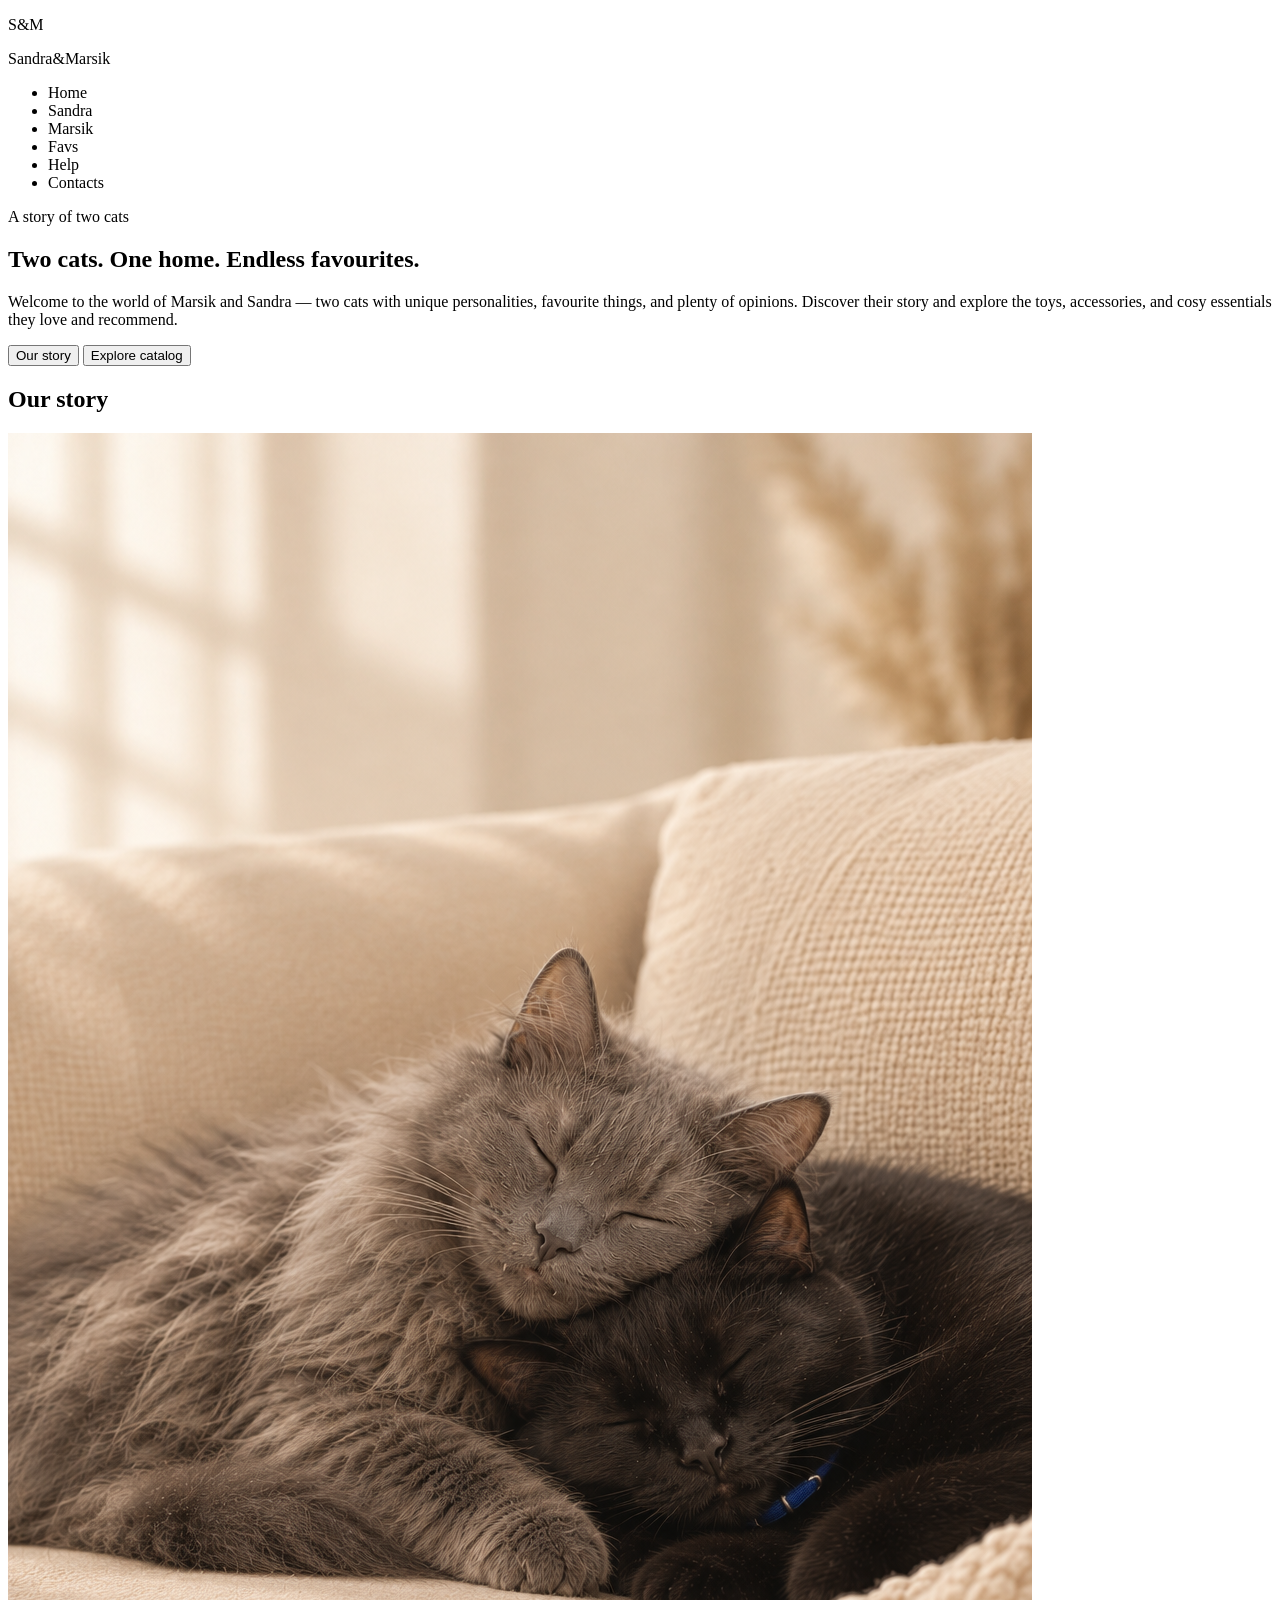
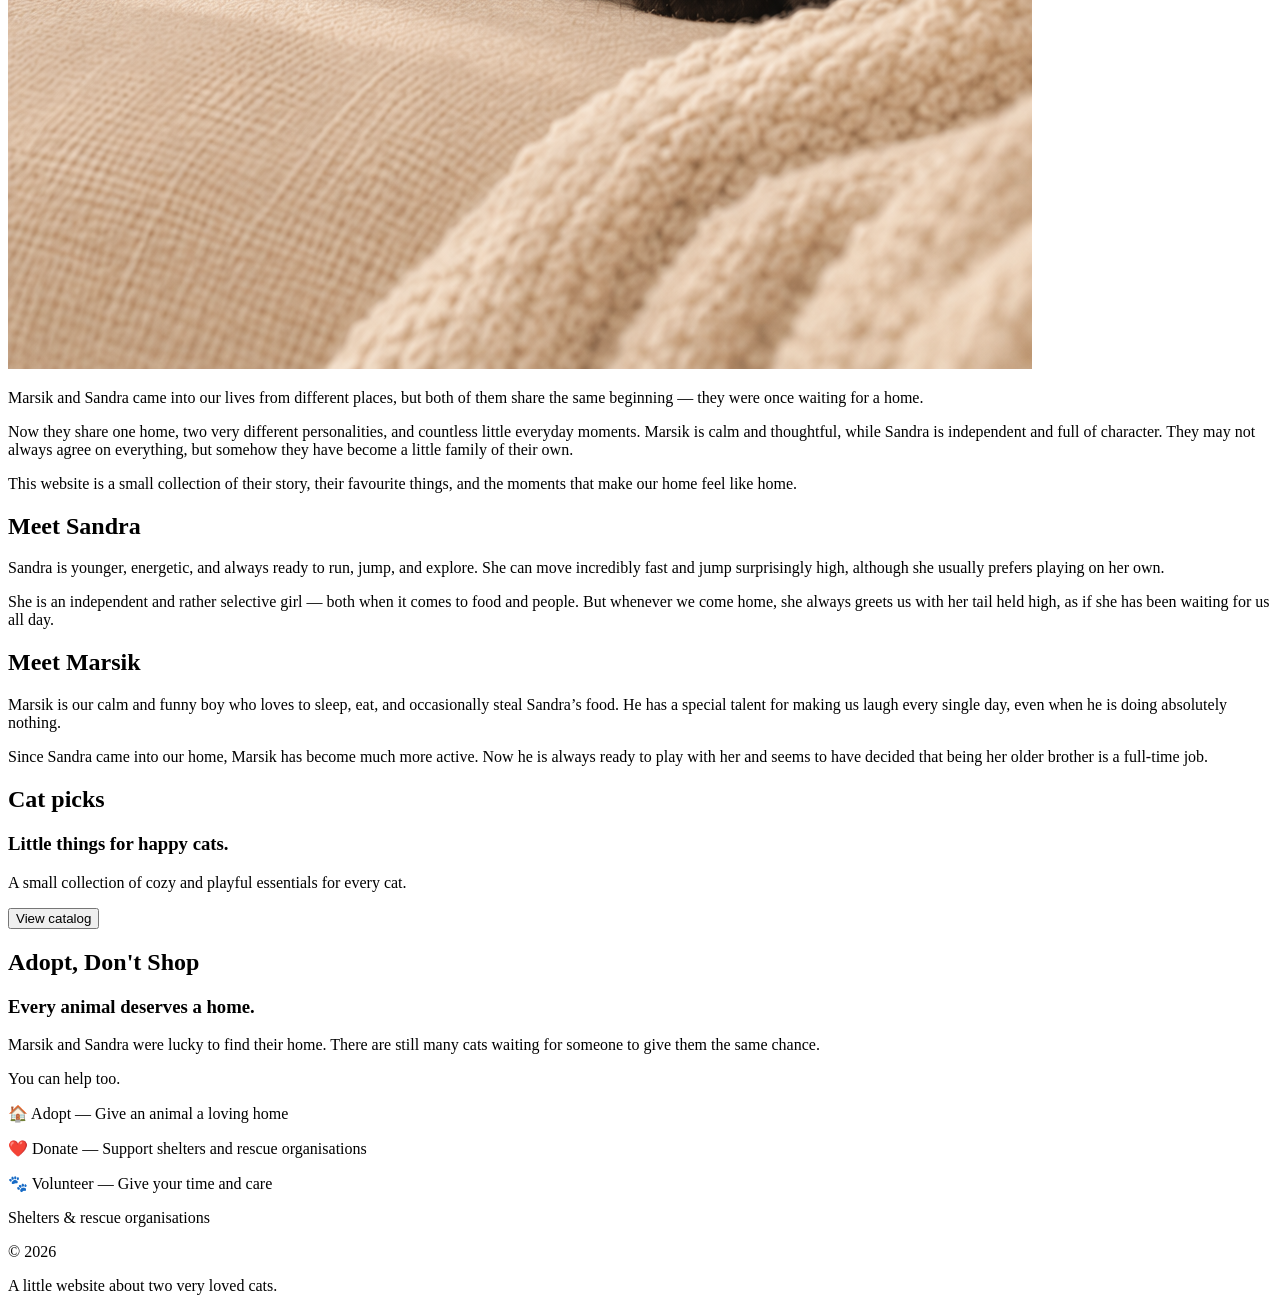
==== index.html @ 520461d3 "init: start Landing-page task" ====
<!DOCTYPE html>
<html lang="en">
<head>
    <meta charset="UTF-8">
    <meta name="viewport" content="width=device-width, initial-scale=1.0">
    <title>S&M</title>
</head>
<body>
    <header class="header">
        <div class="container">
            <div class="logo">
                <p>S&M</p>
                <p>Sandra&Marsik</p>
            </div>
            <nav class="nav">
                <ul class="nav__list">
                    <li>Home</li>
                    <li>Sandra</li>
                    <li>Marsik</li>
                    <li>Favs</li>
                    <li>Help</li>
                    <li>Contacts</li>
                </ul>
            </nav>
        </div>
    </header>
    <section class="hero">
        <div class="container">
            <div class="hero__content">
                <p>A story of two cats</p>
                <h1>Two cats. One home. Endless favourites.</h1>
                <p>Welcome to the world of Marsik and Sandra — two cats with unique personalities, favourite things, and plenty of opinions. Discover their story and explore the toys, accessories, and cosy essentials they love and recommend.</p>
                <div class="hero__buttons">
                    <button class="button" type="button">Our story</button>
                    <button class="button" type="button">Explore catalog</button>
                </div>
            </div>
        </div>
    </section>
    <section class="our-story">
        <div class="container">
            <div class="our-story__content">
                <h2>Our story</h2>
                <div class="our-story__img">
                    <img src="img/our-story/sleepy-cats.png" alt="sleepy-cats">
                </div>
                <div class="our-story__text">
                    <p>Marsik and Sandra came into our lives from different places, but both of them share the same beginning — they were once waiting for a home.</p>
                    <p>Now they share one home, two very different personalities, and countless little everyday moments. Marsik is calm and thoughtful, while Sandra is independent and full of character. They may not always agree on everything, but somehow they have become a little family of their own.</p>
                    <p>This website is a small collection of their story, their favourite things, and the moments that make our home feel like home.</p>
                </div>
            </div>
        </div>
    </section>
    <section class="sandra">
        <div class="container">
            <div class="sandra__content">
                <div class="sandra__img"></div>
                <div class="sandra__text">
                    <h2>Meet Sandra</h2>
                    <p>Sandra is younger, energetic, and always ready to run, jump, and explore. She can move incredibly fast and jump surprisingly high, although she usually prefers playing on her own.</p>
                    <p>She is an independent and rather selective girl — both when it comes to food and people. But whenever we come home, she always greets us with her tail held high, as if she has been waiting for us all day.</p>
                </div>
            </div>
        </div>
    </section>
     <section class="marsik">
        <div class="container">
            <div class="marsik__content">
                <div class="marsik__text">
                    <h2>Meet Marsik</h2>
                    <p>Marsik is our calm and funny boy who loves to sleep, eat, and occasionally steal Sandra’s food. He has a special talent for making us laugh every single day, even when he is doing absolutely nothing.</p>
                    <p>Since Sandra came into our home, Marsik has become much more active. Now he is always ready to play with her and seems to have decided that being her older brother is a full-time job.</p>
                </div>
                <div class="marsik__img"></div>
            </div>
        </div>
    </section>
    <section class="cat-picks">
        <div class="container">
            <div class="cat-picks__content">
                <div class="cat-picks__text">
                    <h2>Cat picks</h2>
                    <h3>Little things for happy cats.</h3>
                    <p>A small collection of cozy and playful essentials for every cat.</p>
                    <button class="button" type="button">View catalog</button>
                </div>
                <div class="cat-picks__img"></div>
            </div>
        </div>
    </section>
    <section class="adopt">
        <div class="container">
            <div class="adopt__content">
                <div class="adopt__img"></div>
                <div class="adopt__text">
                    <h2>Adopt, Don't Shop</h2>
                    <h3>Every animal deserves a home.</h3>
                    <p>Marsik and Sandra were lucky to find their home. There are still many cats waiting for someone to give them the same chance.</p>
                    <p>You can help too.</p>
                    <p>🏠 Adopt — Give an animal a loving home</p>
                    <p>❤️ Donate — Support shelters and rescue organisations</p>
                    <p>🐾 Volunteer — Give your time and care</p>
                    <p>Shelters & rescue organisations</p>
                </div>
            </div>
        </div>
    </section>
    <footer class="footer">
        <div class="container">
            <div class="footer__content">
                <p>© 2026</p>
                <p>A little website about two very loved cats.</p>
                <div class="footer__links"></div>
            </div>
        </div>
    </footer>
</body>
</html>
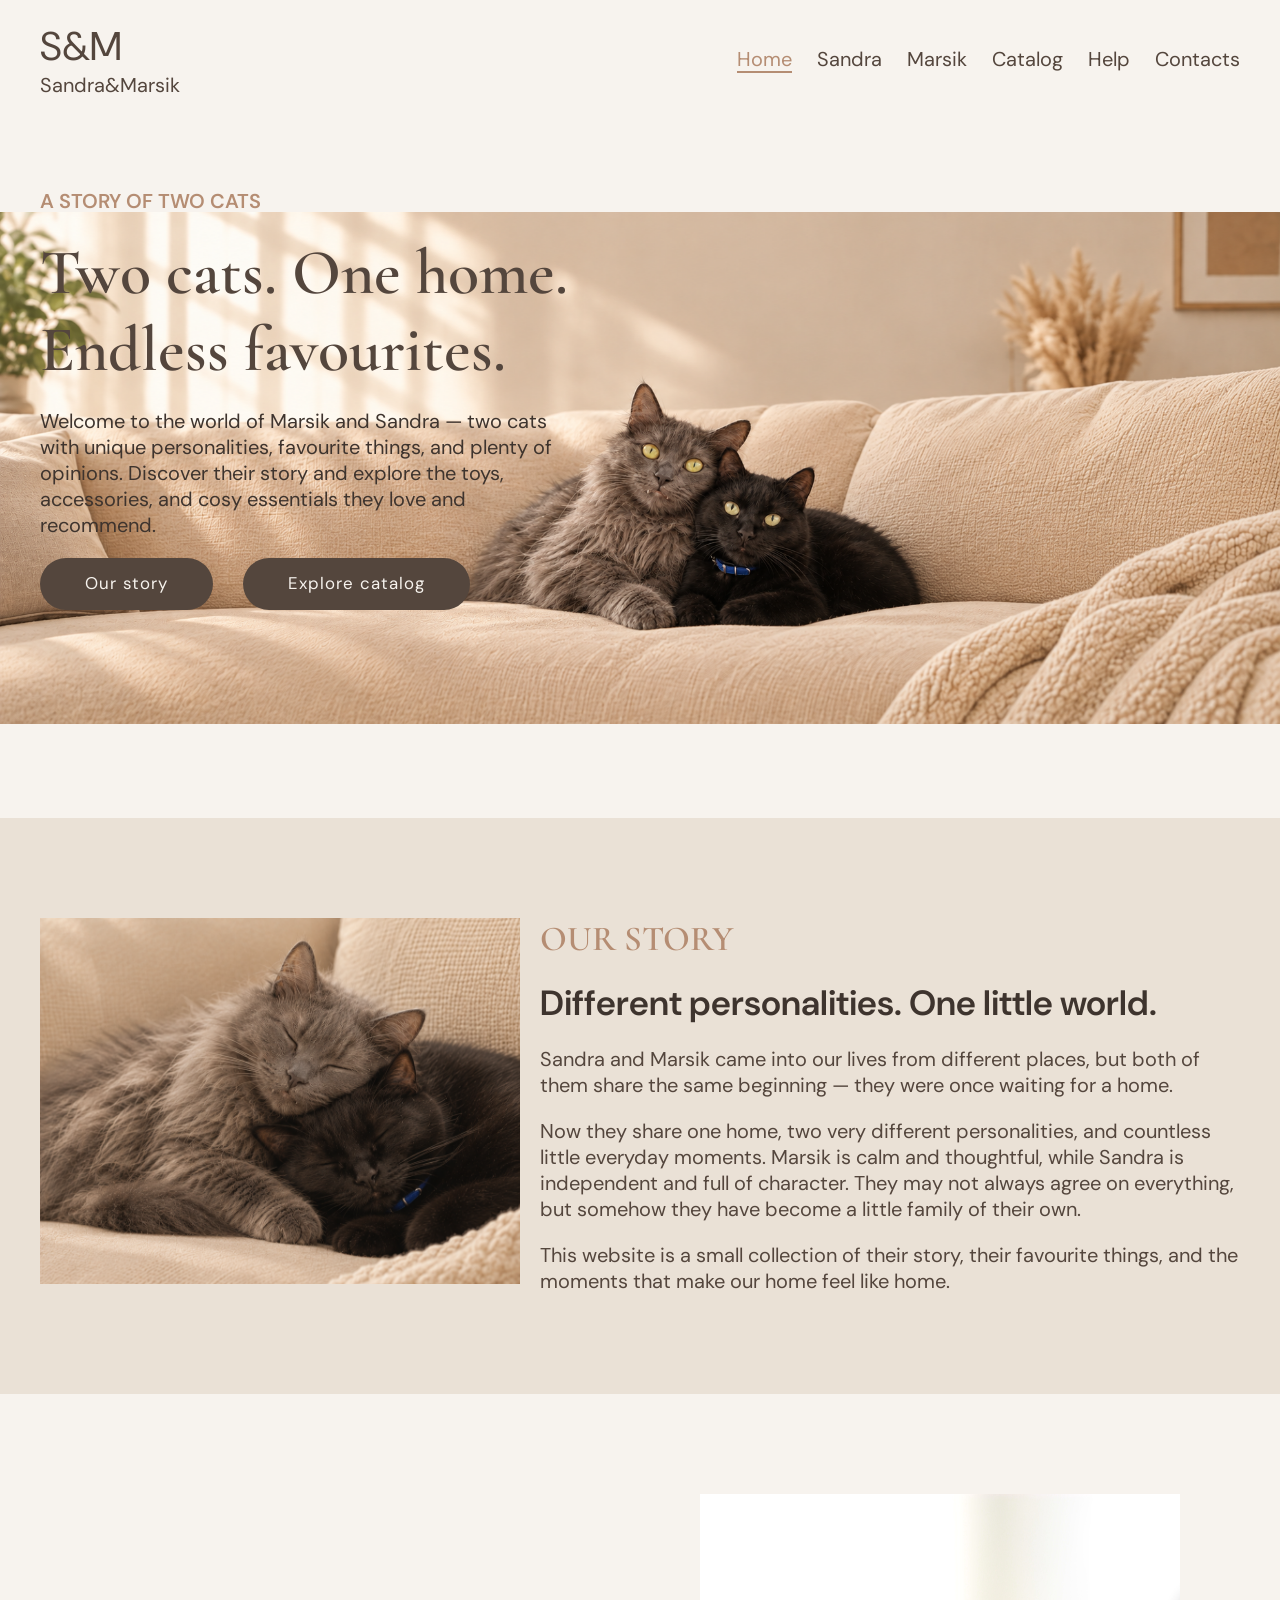
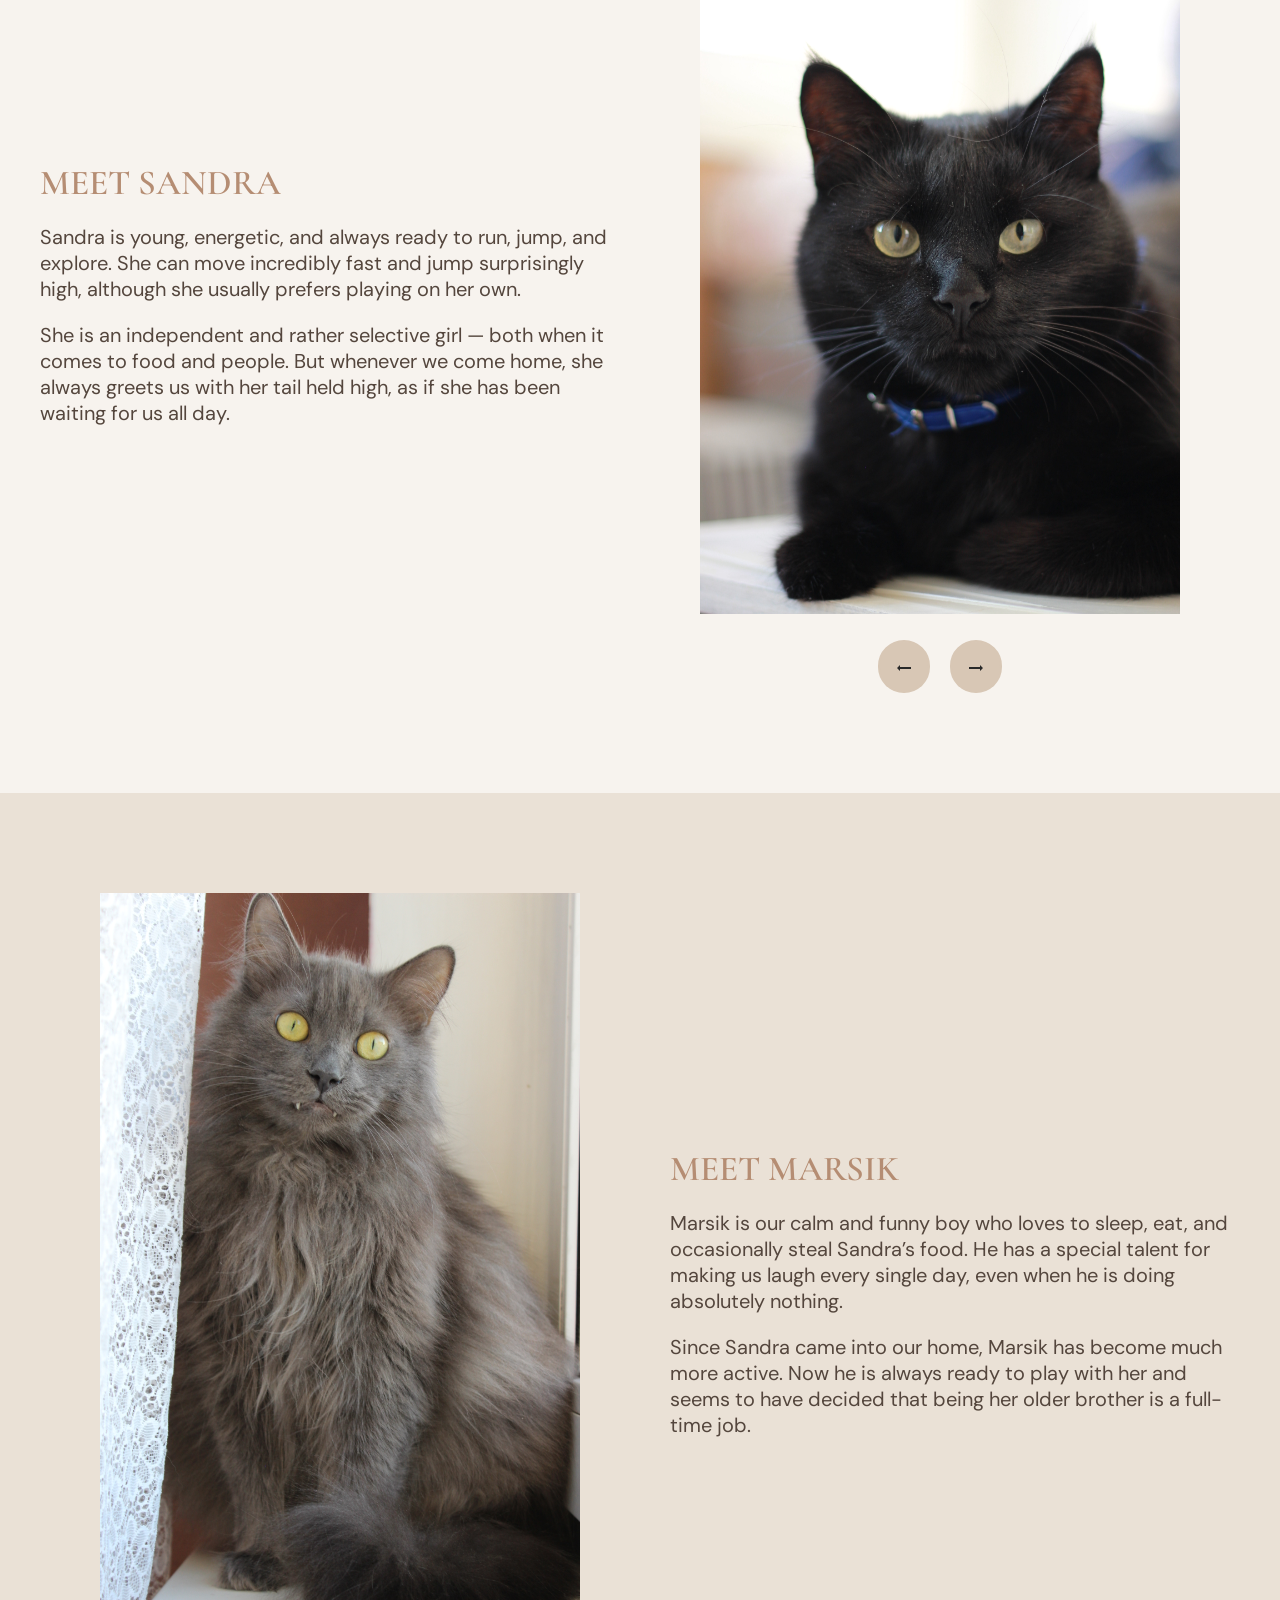
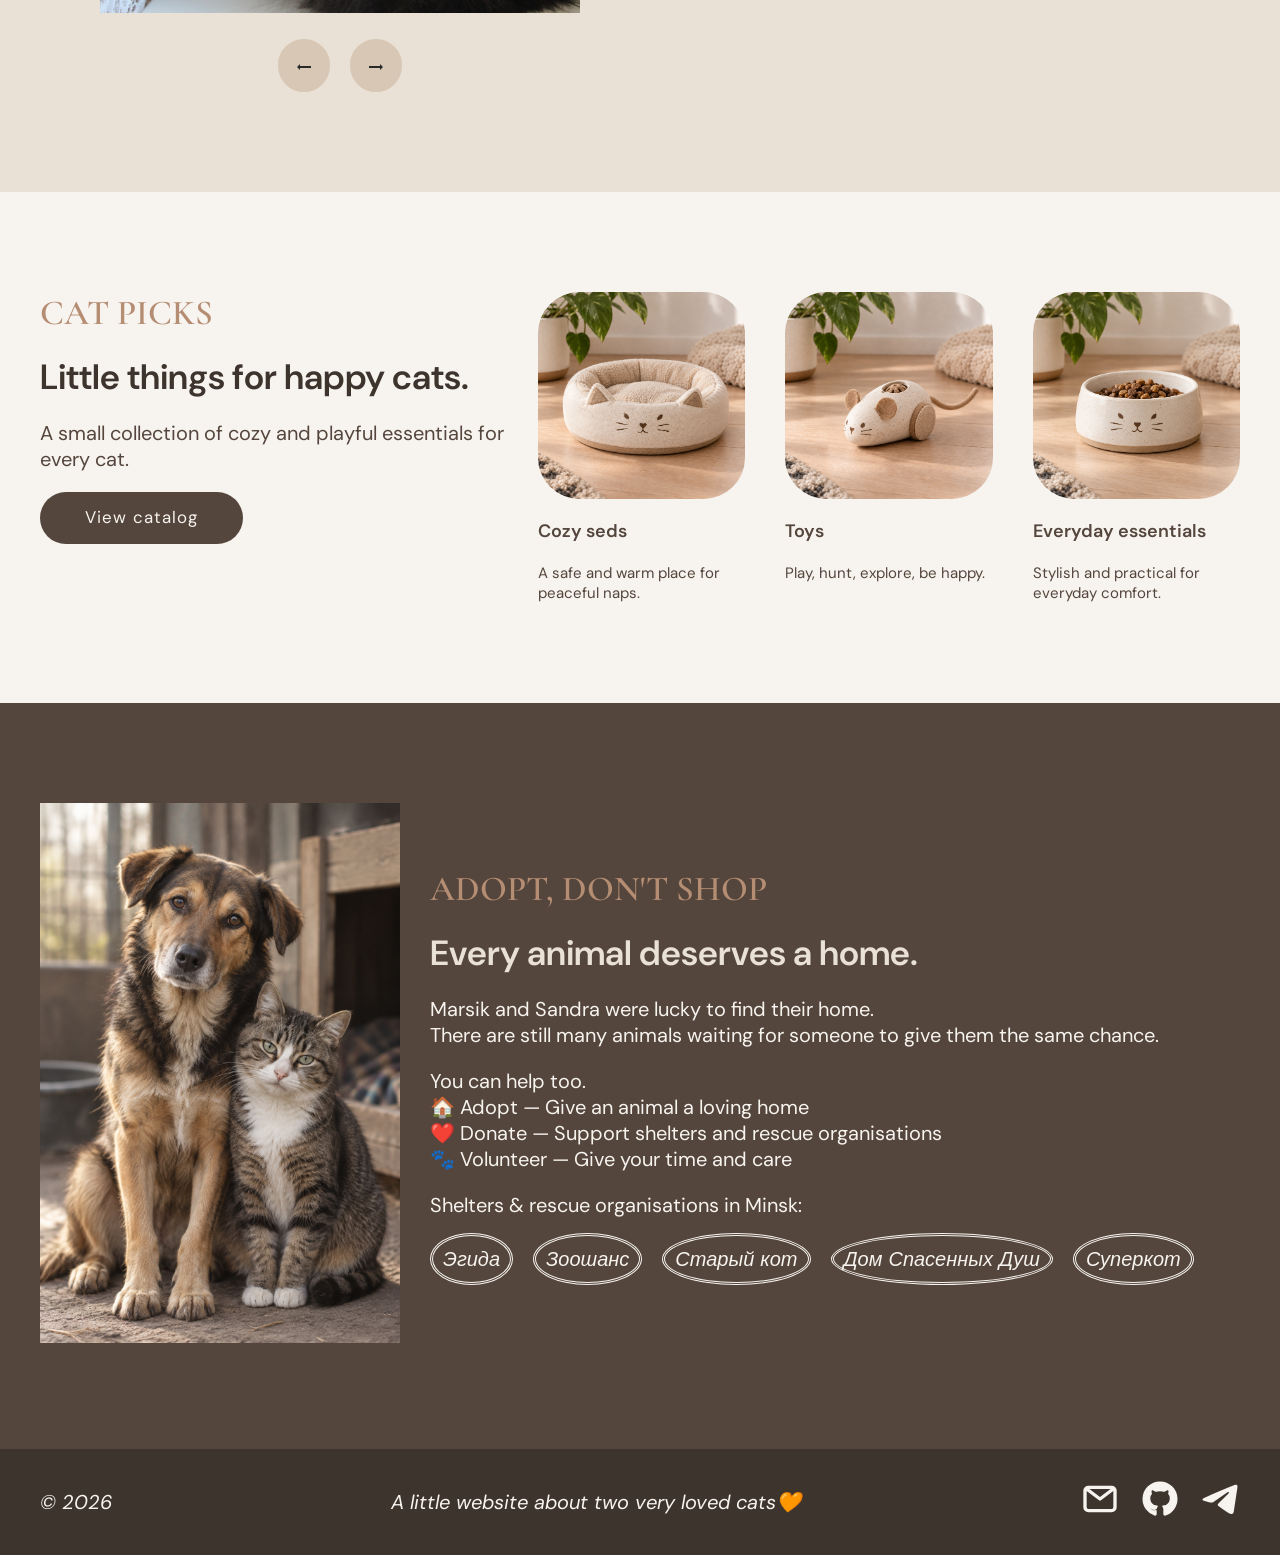
==== commit 62f0a8b5: "feat: add css styles" ====
--- a/index.html
+++ b/index.html
@@ -3,115 +3,208 @@
 <head>
     <meta charset="UTF-8">
     <meta name="viewport" content="width=device-width, initial-scale=1.0">
+    <link rel="icon" href="img/icons/favicon-32x32.png" type="image/png">
+    <link href="https://fonts.googleapis.com/css2?family=Cormorant+Garamond:wght@400;500;600;700&family=DM+Sans:wght@400;500;600;700&display=swap" rel="stylesheet">
+    <link rel="stylesheet" href="style.css">
     <title>S&M</title>
 </head>
 <body>
     <header class="header">
         <div class="container">
-            <div class="logo">
-                <p>S&M</p>
-                <p>Sandra&Marsik</p>
-            </div>
-            <nav class="nav">
-                <ul class="nav__list">
-                    <li>Home</li>
-                    <li>Sandra</li>
-                    <li>Marsik</li>
-                    <li>Favs</li>
-                    <li>Help</li>
-                    <li>Contacts</li>
-                </ul>
-            </nav>
+            <div class="header__content">
+                <div class="logo">
+                    <p class="logo__short">S&M</p>
+                    <p class="logo__long">Sandra&Marsik</p>
+                </div>
+                <nav class="nav">
+                    <ul class="nav__list">
+                        <li class="nav-link active-link"><a href="#">Home</a></li>
+                        <li class="nav-link"><a href="#sandra">Sandra</a></li>
+                        <li class="nav-link"><a href="#marsik">Marsik</a></li>
+                        <li class="nav-link"><a href="#picks">Catalog</a></li>
+                        <li class="nav-link"><a href="#adopt">Help</a></li>
+                        <li class="nav-link"><a href="#footer">Contacts</a></li>
+                    </ul>
+                </nav>
+            </div>
         </div>
     </header>
     <section class="hero">
         <div class="container">
             <div class="hero__content">
-                <p>A story of two cats</p>
-                <h1>Two cats. One home. Endless favourites.</h1>
-                <p>Welcome to the world of Marsik and Sandra — two cats with unique personalities, favourite things, and plenty of opinions. Discover their story and explore the toys, accessories, and cosy essentials they love and recommend.</p>
+                <div class="hero__text">
+                    <p class="hero__title">A story of two cats</p>
+                    <h1>Two cats. One home. Endless favourites.</h1>
+                    <p class="hero__main-text">Welcome to the world of Marsik and Sandra — two cats with unique personalities, favourite things, and plenty of opinions. Discover their story and explore the toys, accessories, and cosy essentials they love and recommend.</p>
+                </div>
                 <div class="hero__buttons">
-                    <button class="button" type="button">Our story</button>
-                    <button class="button" type="button">Explore catalog</button>
-                </div>
-            </div>
-        </div>
-    </section>
-    <section class="our-story">
+                    <a class="hero_link-button" href="#story">Our story</a>
+                    <a class="hero_link-button" href="#">Explore catalog</a>
+                </div>
+            </div>
+        </div>
+    </section>
+    <section class="our-story" id="story">
         <div class="container">
             <div class="our-story__content">
-                <h2>Our story</h2>
                 <div class="our-story__img">
                     <img src="img/our-story/sleepy-cats.png" alt="sleepy-cats">
                 </div>
                 <div class="our-story__text">
-                    <p>Marsik and Sandra came into our lives from different places, but both of them share the same beginning — they were once waiting for a home.</p>
+                    <h2>Our story</h2>
+                    <h3>Different personalities. One little world.</h3>
+                    <p>Sandra and Marsik came into our lives from different places, but both of them share the same beginning — they were once waiting for a home.</p>
                     <p>Now they share one home, two very different personalities, and countless little everyday moments. Marsik is calm and thoughtful, while Sandra is independent and full of character. They may not always agree on everything, but somehow they have become a little family of their own.</p>
                     <p>This website is a small collection of their story, their favourite things, and the moments that make our home feel like home.</p>
                 </div>
             </div>
         </div>
     </section>
-    <section class="sandra">
+    <section class="sandra" id="sandra">
         <div class="container">
             <div class="sandra__content">
-                <div class="sandra__img"></div>
                 <div class="sandra__text">
                     <h2>Meet Sandra</h2>
-                    <p>Sandra is younger, energetic, and always ready to run, jump, and explore. She can move incredibly fast and jump surprisingly high, although she usually prefers playing on her own.</p>
+                    <p>Sandra is young, energetic, and always ready to run, jump, and explore. She can move incredibly fast and jump surprisingly high, although she usually prefers playing on her own.</p>
                     <p>She is an independent and rather selective girl — both when it comes to food and people. But whenever we come home, she always greets us with her tail held high, as if she has been waiting for us all day.</p>
                 </div>
-            </div>
-        </div>
-    </section>
-     <section class="marsik">
+                <div class="sandra__slider">
+                    <div class="sandra__img">
+                        <img src="img/sandra/sandra-1.jpg" alt="black-cat">
+                    </div>
+                    <div class="slider__buttons">
+                        <button class="slider__button slider__button--prev" type="button">
+                            <svg width="14" height="6" viewBox="0 0 14 6" fill="none" xmlns="http://www.w3.org/2000/svg">
+                                <path d="M14 2V4H3V6L0 3L3 0V2H14Z" fill="#292929" />
+                            </svg>
+                        </button>
+                        <button class="slider__button slider__button--next" type="button">
+                            <svg width="14" height="6" viewBox="0 0 14 6" fill="none" xmlns="http://www.w3.org/2000/svg">
+                                <path d="M0 4V2L11 2V0L14 3L11 6V4L0 4Z" fill="#292929" />
+                            </svg>
+                        </button>
+                    </div>
+                </div>
+            </div>
+        </div>
+    </section>
+     <section class="marsik" id="marsik">
         <div class="container">
             <div class="marsik__content">
+                <div class="marsik__slider">
+                    <div class="marsik__img">
+                        <img src="img/marsik/marsik-1.JPG" alt="grey-cat">
+                    </div>
+                    <div class="slider__buttons">
+                        <button class="slider__button slider__button--prev" type="button">
+                            <svg width="14" height="6" viewBox="0 0 14 6" fill="none" xmlns="http://www.w3.org/2000/svg">
+                                <path d="M14 2V4H3V6L0 3L3 0V2H14Z" fill="#292929" />
+                            </svg>
+                        </button>
+                        <button class="slider__button slider__button--next" type="button">
+                            <svg width="14" height="6" viewBox="0 0 14 6" fill="none" xmlns="http://www.w3.org/2000/svg">
+                                <path d="M0 4V2L11 2V0L14 3L11 6V4L0 4Z" fill="#292929" />
+                            </svg>
+                        </button>
+                    </div>
+                </div>
                 <div class="marsik__text">
                     <h2>Meet Marsik</h2>
                     <p>Marsik is our calm and funny boy who loves to sleep, eat, and occasionally steal Sandra’s food. He has a special talent for making us laugh every single day, even when he is doing absolutely nothing.</p>
                     <p>Since Sandra came into our home, Marsik has become much more active. Now he is always ready to play with her and seems to have decided that being her older brother is a full-time job.</p>
                 </div>
-                <div class="marsik__img"></div>
-            </div>
-        </div>
-    </section>
-    <section class="cat-picks">
+            </div>
+        </div>
+    </section>
+    <section class="cat-picks" id="picks">
         <div class="container">
             <div class="cat-picks__content">
                 <div class="cat-picks__text">
                     <h2>Cat picks</h2>
                     <h3>Little things for happy cats.</h3>
                     <p>A small collection of cozy and playful essentials for every cat.</p>
-                    <button class="button" type="button">View catalog</button>
-                </div>
-                <div class="cat-picks__img"></div>
-            </div>
-        </div>
-    </section>
-    <section class="adopt">
+                    <a class="cat-picks_link-button" href="#">View catalog</a>
+                </div>
+                <div class="cat-picks__examples">
+                    <div class="cat-picks__card">
+                        <img src="img/cat-picks/soft-cat-bed.png" alt="cat-bed">
+                        <p class="cat-picks__title">Cozy seds</p>
+                        <p class="cat-picks__subtitle">A safe and warm place for peaceful naps.</p>
+                    </div>
+                    <div class="cat-picks__card">
+                        <img src="img/cat-picks/interactive-mouse.png" alt="cat-mouse">
+                        <p class="cat-picks__title">Toys</p>
+                        <p class="cat-picks__subtitle">Play, hunt, explore, be happy.</p>
+                    </div>
+                    <div class="cat-picks__card">
+                        <img src="img/cat-picks/ceramic-cat-bowl.png" alt="cat-bowl">
+                        <p class="cat-picks__title">Everyday essentials</p>
+                        <p class="cat-picks__subtitle">Stylish and practical for everyday comfort.</p>
+                    </div>
+                </div>
+            </div>
+        </div>
+    </section>
+    <section class="adopt" id="adopt">
         <div class="container">
             <div class="adopt__content">
-                <div class="adopt__img"></div>
+                <div class="adopt__img">
+                    <img src="img/adopt/sad-animals.png" alt="sad-animals">
+                </div>
                 <div class="adopt__text">
                     <h2>Adopt, Don't Shop</h2>
                     <h3>Every animal deserves a home.</h3>
-                    <p>Marsik and Sandra were lucky to find their home. There are still many cats waiting for someone to give them the same chance.</p>
-                    <p>You can help too.</p>
-                    <p>🏠 Adopt — Give an animal a loving home</p>
-                    <p>❤️ Donate — Support shelters and rescue organisations</p>
-                    <p>🐾 Volunteer — Give your time and care</p>
-                    <p>Shelters & rescue organisations</p>
-                </div>
-            </div>
-        </div>
-    </section>
-    <footer class="footer">
+                    <p>Marsik and Sandra were lucky to find their home. <br>There are still many animals waiting for someone to give them the same chance.</p>
+                    <div class="adopt__help">
+                        <p>You can help too.</p>
+                        <p>🏠 Adopt — Give an animal a loving home</p>
+                        <p>❤️ Donate — Support shelters and rescue organisations</p>
+                        <p>🐾 Volunteer — Give your time and care</p>
+                    </div>
+                    <div class="adopt__shelter">
+                        <p>Shelters & rescue organisations in Minsk:</p>
+                        <div class="adopt__shelter-list">
+                            <a href="https://egida.by/">Эгида</a>
+                            <a href="https://zooshans.by/">Зоошанс</a>
+                            <a href="https://oldcat.by/">Старый кот</a>
+                            <a href="https://soulhome.by/">Дом Спасенных Душ</a>
+                            <a href="https://superkot.by/">Суперкот</a>
+                        </div>
+                    </div>
+                </div>
+            </div>
+        </div>
+    </section>
+    <footer class="footer" id="footer">
         <div class="container">
             <div class="footer__content">
                 <p>© 2026</p>
-                <p>A little website about two very loved cats.</p>
-                <div class="footer__links"></div>
+                <p>A little website about two very loved cats🧡</p>
+                <div class="footer__links">
+                    <a href="mailto:boriisovvna@gmail.com">
+                        <?xml version="1.0" encoding="utf-8"?>
+                        <svg fill="#f7f3ee" width="40px" height="40px" viewBox="0 0 24 24" xmlns="http://www.w3.org/2000/svg">
+                            <g data-name="Layer 2">
+                                <g data-name="email"> 
+                                    <rect width="24" height="24" opacity="0"/>
+                                    <path d="M19 4H5a3 3 0 0 0-3 3v10a3 3 0 0 0 3 3h14a3 3 0 0 0 3-3V7a3 3 0 0 0-3-3zm-.67 2L12 10.75 5.67 6zM19 18H5a1 1 0 0 1-1-1V7.25l7.4 5.55a1 1 0 0 0 .6.2 1 1 0 0 0 .6-.2L20 7.25V17a1 1 0 0 1-1 1z"/>
+                                </g>
+                            </g>
+                        </svg>
+                    </a>
+                    <a href="https://github.com/boriisovvna">
+                        <?xml version="1.0" encoding="utf-8"?>
+                        <svg width="40px" height="40px" viewBox="0 0 24 24" fill="#f7f3ee" xmlns="http://www.w3.org/2000/svg">
+                            <path fill-rule="evenodd" clip-rule="evenodd" d="M12 2C6.475 2 2 6.475 2 12C2 16.425 4.8625 20.1625 8.8375 21.4875C9.3375 21.575 9.525 21.275 9.525 21.0125C9.525 20.775 9.5125 19.9875 9.5125 19.15C7 19.6125 6.35 18.5375 6.15 17.975C6.0375 17.6875 5.55 16.8 5.125 16.5625C4.775 16.375 4.275 15.9125 5.1125 15.9C5.9 15.8875 6.4625 16.625 6.65 16.925C7.55 18.4375 8.9875 18.0125 9.5625 17.75C9.65 17.1 9.9125 16.6625 10.2 16.4125C7.975 16.1625 5.65 15.3 5.65 11.475C5.65 10.3875 6.0375 9.4875 6.675 8.7875C6.575 8.5375 6.225 7.5125 6.775 6.1375C6.775 6.1375 7.6125 5.875 9.525 7.1625C10.325 6.9375 11.175 6.825 12.025 6.825C12.875 6.825 13.725 6.9375 14.525 7.1625C16.4375 5.8625 17.275 6.1375 17.275 6.1375C17.825 7.5125 17.475 8.5375 17.375 8.7875C18.0125 9.4875 18.4 10.375 18.4 11.475C18.4 15.3125 16.0625 16.1625 13.8375 16.4125C14.2 16.725 14.5125 17.325 14.5125 18.2625C14.5125 19.6 14.5 20.675 14.5 21.0125C14.5 21.275 14.6875 21.5875 15.1875 21.4875C17.1727 20.8173 18.8977 19.5415 20.1198 17.8395C21.3419 16.1376 21.9995 14.0953 22 12C22 6.475 17.525 2 12 2Z" stroke="#f7f3ee" stroke-linejoin="round"/>
+                        </svg>
+                    </a>
+                    <a href="https://t.me/boriisovvna">
+                        <?xml version="1.0" encoding="utf-8"?>
+                        <svg width="40px" height="40px" viewBox="0 0 48 48" fill="#f7f3ee" xmlns="http://www.w3.org/2000/svg">
+                            <path d="M41.4193 7.30899C41.4193 7.30899 45.3046 5.79399 44.9808 9.47328C44.8729 10.9883 43.9016 16.2908 43.1461 22.0262L40.5559 39.0159C40.5559 39.0159 40.3401 41.5048 38.3974 41.9377C36.4547 42.3705 33.5408 40.4227 33.0011 39.9898C32.5694 39.6652 24.9068 34.7955 22.2086 32.4148C21.4531 31.7655 20.5897 30.4669 22.3165 28.9519L33.6487 18.1305C34.9438 16.8319 36.2389 13.8019 30.8426 17.4812L15.7331 27.7616C15.7331 27.7616 14.0063 28.8437 10.7686 27.8698L3.75342 25.7055C3.75342 25.7055 1.16321 24.0823 5.58815 22.459C16.3807 17.3729 29.6555 12.1786 41.4193 7.30899Z" fill="#f7f3ee"/>
+                        </svg>
+                    </a>
+                </div>
             </div>
         </div>
     </footer>
--- a/style.css
+++ b/style.css
@@ -0,0 +1,353 @@
+:root {
+  --color-cream: #f7f3ee;
+  --color-beige: #eae1d6;
+  --color-sand: #d8c7b5;
+  --color-brown: #54463d;
+  --color-terracotta: #b58d73;
+  --color-dark: #3e342e;
+  --color-text: #54463d;
+
+  --font-heading: "Cormorant Garamond", serif;
+  --font-main: "DM Sans", sans-serif;
+}
+*,
+*::before,
+*::after {
+    box-sizing: border-box;
+}
+body {
+    margin: 0;
+    font-family: var(--font-main);
+}
+html {
+    scroll-behavior: smooth;
+}
+h1,
+h2,
+h3,
+p,
+a {
+    margin: 0;
+}
+h1,
+h2 {
+    font-family: var(--font-heading);
+}
+html {
+    font-size: 10px;
+}
+h1 {
+    font-size: clamp(3.6rem, 5vw, 6.4rem);
+    font-weight: 600;
+    color: var(--color-text);
+}
+h2 {
+    font-size: clamp(2.4rem, 3vw, 3.5rem);
+    font-weight: 600;
+    color: var(--color-terracotta);
+    text-transform: uppercase;
+}
+h3 {
+    font-size: clamp(3rem, 3vw, 3.5rem);
+    font-weight: 600;
+    color: var(--color-dark);
+}
+p {
+    color: var(--color-text);
+}
+body {
+    font-size: 2rem;
+    font-weight: 400;
+}
+.container {
+    width: min(1200px, calc(100% - 3.2rem));
+    margin: 0 auto;
+}
+header {
+    background-color: var(--color-cream);
+}
+.header__content {
+    display: flex;
+    justify-content: space-between;
+    align-items: center;
+    padding: 2rem 0;
+}
+.logo {
+    display: flex;
+    flex-direction: column;
+}
+.logo p {
+    color: var(--color-text);
+}
+.logo__short {
+    font-size: 4rem;
+}
+.logo__long {
+    font-size: 2rem;
+}
+.nav__list {
+    display: flex;
+    list-style: none;
+    gap: 2.5rem;
+}
+.nav-link a {
+    text-decoration: none;
+    color: var(--color-text);
+    transition: 0.3 ease;
+}
+.nav-link a:hover {
+    color: var(--color-terracotta);
+}
+.active-link a {
+    color: var(--color-terracotta);
+    text-decoration: underline;
+    text-underline-offset: 5px;
+}
+.active-link a:hover {
+    cursor: default;
+}
+.hero {
+    min-height: 70rem;
+    background-color: var(--color-cream);
+    background-image: url(img/hero/hero-background.png);
+    background-repeat: no-repeat;
+    background-size: 100% auto;
+    background-position: center center;
+    display: flex;
+}
+.hero__content {
+    flex-direction: column;
+    padding: 5rem 0;
+}
+.hero__text {
+    width: 45%;
+    display: flex;
+    flex-direction: column;
+    gap: 2rem;
+    padding: 2rem 0;
+}
+.hero__title {
+    color: var(--color-terracotta);
+    text-transform: uppercase;
+    font-weight: 600;
+}
+.hero__main-text {
+    color: var(--color-dark);
+}
+.hero__buttons {
+    display: flex;
+    gap: 3rem;
+}
+.hero_link-button,
+.cat-picks_link-button {
+    text-decoration: none;
+    background-color: var(--color-brown);
+    border-radius: 10rem;
+    padding: 1.5rem 4.5rem;
+    border: none;
+    font-family: var(--font-family);
+    font-weight: 400;
+    font-size: 1.69rem;
+    line-height: 130%;
+    letter-spacing: 0.06em;
+    color: var(--color-cream); 
+    transition: ease 0.3s;
+}
+.hero_link-button:hover,
+.cat-picks_link-button:hover {
+    background-color: var(--color-sand);
+    color: var(--color-brown);
+}
+.our-story {
+    background-color: var(--color-beige);
+}
+.our-story__content {
+    display: flex;
+    gap: 2rem;
+    padding: 10rem 0;
+}
+.our-story__img {
+    display: flex;
+    flex-direction: column;
+    max-width: 40%;
+}
+.our-story__text {
+    display: flex;
+    flex-direction: column;
+    justify-content: center;
+    gap: 2rem;
+}
+.our-story__text p {
+    color: var(--color-text);
+}
+.sandra {
+    background-color: var(--color-cream);
+}
+.sandra__content {
+    display: flex;
+    padding: 10rem 0;
+    gap: 3rem;
+}
+.sandra__text {
+    display: flex;
+    flex-direction: column;
+    justify-content: center;
+    gap: 2rem;
+}
+.sandra__slider {
+    max-width: 50%;
+    display: flex;
+    flex-direction: column;
+    align-items: center;
+    gap: 2rem;
+}
+.sandra__img {
+    max-width: 80%;
+}
+.sandra__img img {
+    width: 100%;
+}
+.slider__buttons {
+    display: flex;
+    gap: 2rem;
+}
+.slider__button {
+    align-self: center;
+    border-radius: 10rem;
+    border: 2px solid var(--color-sand);
+    background-color: var(--color-sand);
+    padding: 1.7rem 1.7rem;
+    transition: ease 0.3s;
+}
+.slider__button:hover {
+    cursor: pointer;
+    background-color: var(--color-terracotta);
+    border-color: transparent;
+}
+.marsik {
+    background-color: var(--color-beige);
+}
+.marsik__content {
+    display: flex;
+    padding: 10rem 0;
+    gap: 3rem;
+}
+.marsik__text {
+    display: flex;
+    flex-direction: column;
+    justify-content: center;
+    gap: 2rem;
+}
+.marsik__slider {
+    max-width: 50%;
+    display: flex;
+    flex-direction: column;
+    align-items: center;
+    gap: 2rem;
+}
+.marsik__img {
+    max-width: 80%;
+}
+.marsik__img img {
+    width: 100%;
+}
+.cat-picks {
+    background-color: var(--color-cream);
+}
+.cat-picks__content {
+    padding: 10rem 0;
+    display: flex;
+    justify-content: space-between;
+    gap: 3rem;
+}
+.cat-picks__text {
+    width: 40%;
+    display: flex;
+    flex-direction: column;
+    gap: 2rem;
+    align-items: flex-start;
+}
+.cat-picks__examples {
+    width: 60%;
+    display: flex;
+    gap: 4rem;
+}
+.cat-picks__card {
+    display: flex;
+    flex-direction: column;
+    gap: 2rem;
+}
+.cat-picks__card img {
+    width: 100%;
+    border-radius: 20%;
+}
+.cat-picks__title {
+    font-size: 1.8rem;
+    font-weight: 600;
+}
+.cat-picks__subtitle {
+    font-size: 1.5rem;
+}
+.adopt {
+    background-color: var(--color-brown);
+}
+.adopt__content {
+    display: flex;
+    gap: 3rem;
+    padding: 10rem 0;
+}
+.adopt__img {
+    max-width: 30%;
+}
+.adopt__img img {
+    width: 100%;
+}
+.adopt__text {
+    display: flex;
+    flex-direction: column;
+    justify-content: center;
+    gap: 2rem;
+}
+.adopt__text h3 {
+    color: var(--color-beige);
+}
+.adopt__text p {
+    color: var(--color-cream);
+}
+.adopt__shelter {
+    display: flex;
+    flex-direction: column;
+    gap: 1.5rem;
+}
+.adopt__shelter-list {
+    display: flex;
+    gap: 2rem;
+}
+.adopt__shelter a {
+    text-decoration: none;
+    color: var(--color-cream);
+    font-style: oblique;
+    border-radius: 80%;
+    border-style: double;
+    padding: 1rem;
+}
+.footer {
+    background-color: var(--color-dark);
+}
+.footer__content{
+    padding: 3rem 0;
+    display: flex;
+    justify-content: space-between;
+    align-items: center;
+}
+.footer__content p {
+    color: var(--color-cream);
+    font-style: italic;
+}
+.footer__links {
+    display: flex;
+    gap: 2rem;
+}
+.footer__links a {
+    text-decoration: none;
+}
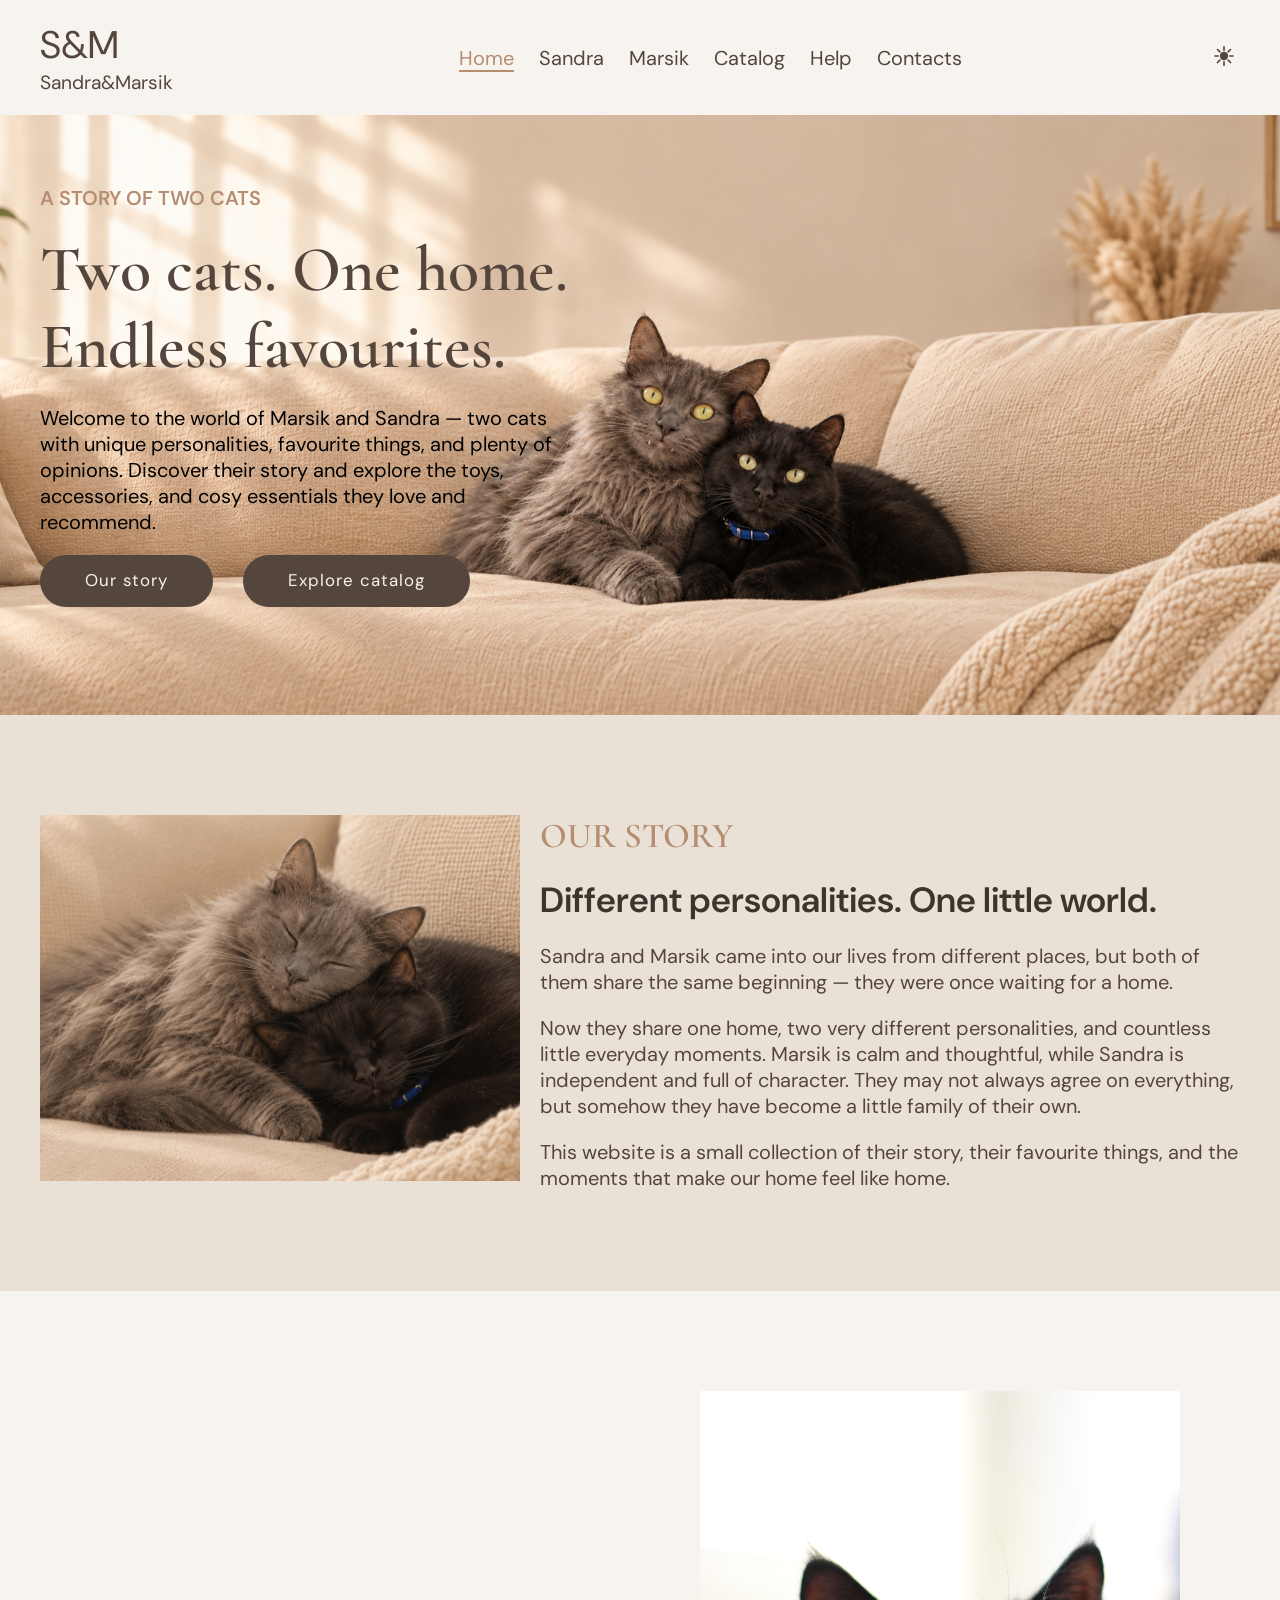
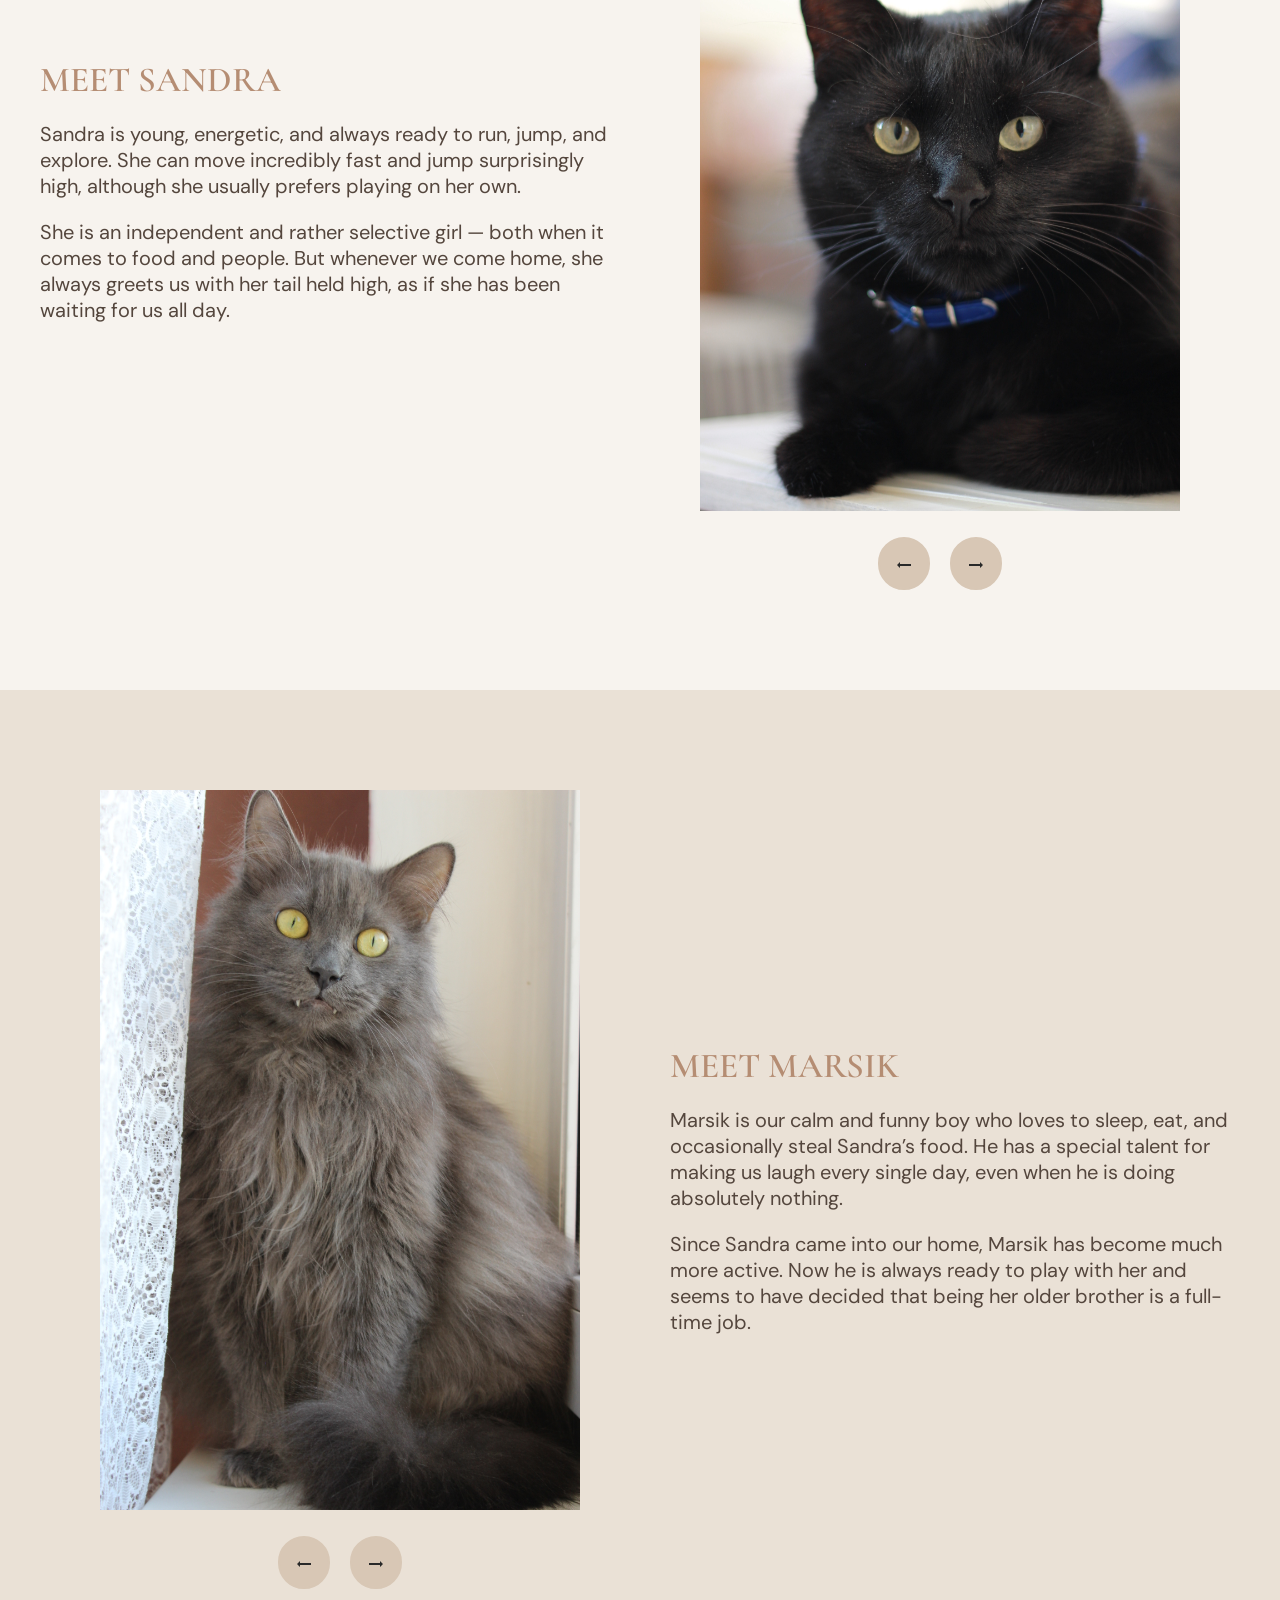
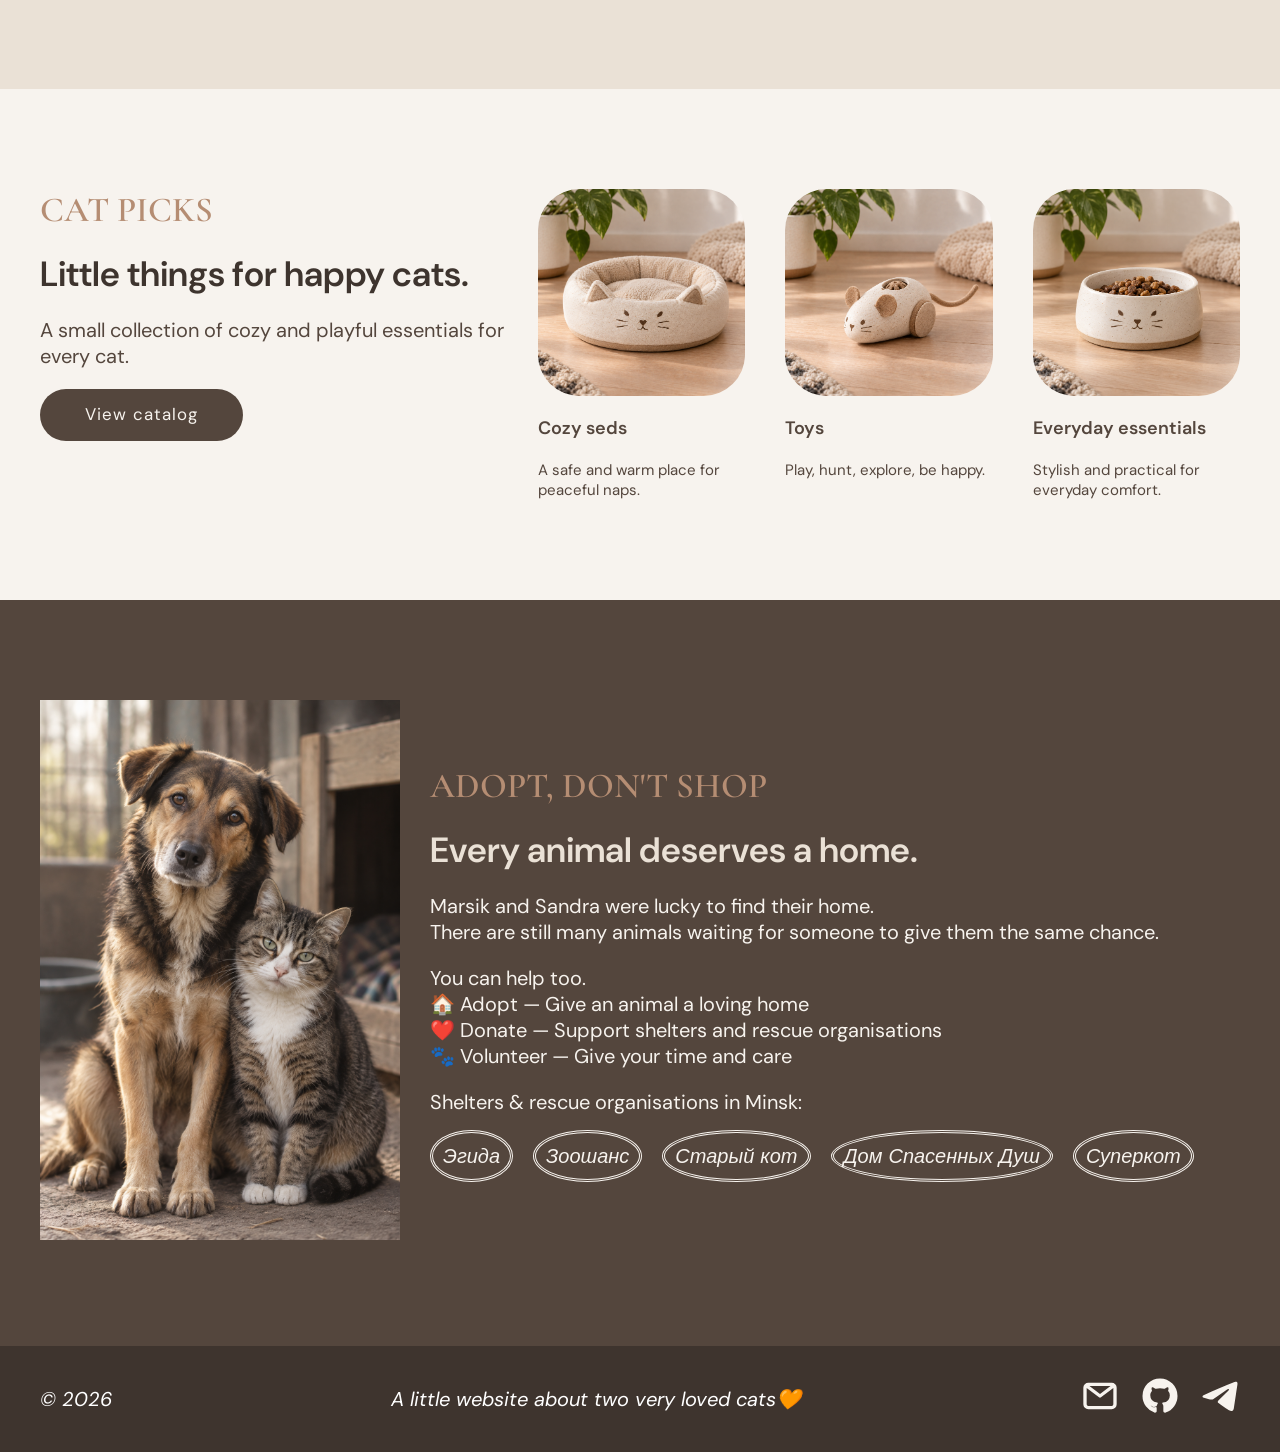
==== commit 4fe6f679: "feat: add adaptive" ====
--- a/index.html
+++ b/index.html
@@ -13,19 +13,36 @@
         <div class="container">
             <div class="header__content">
                 <div class="logo">
-                    <p class="logo__short">S&M</p>
+                    <a class="logo__short" href="#">S&M</a>
                     <p class="logo__long">Sandra&Marsik</p>
                 </div>
                 <nav class="nav">
                     <ul class="nav__list">
                         <li class="nav-link active-link"><a href="#">Home</a></li>
-                        <li class="nav-link"><a href="#sandra">Sandra</a></li>
-                        <li class="nav-link"><a href="#marsik">Marsik</a></li>
-                        <li class="nav-link"><a href="#picks">Catalog</a></li>
-                        <li class="nav-link"><a href="#adopt">Help</a></li>
-                        <li class="nav-link"><a href="#footer">Contacts</a></li>
+                        <li class="nav-link"><a href="#sandra" lang="ru">Sandra</a></li>
+                        <li class="nav-link"><a href="#marsik" lang="ru">Marsik</a></li>
+                        <li class="nav-link"><a href="#picks" lang="ru">Catalog</a></li>
+                        <li class="nav-link"><a href="#adopt" lang="ru">Help</a></li>
+                        <li class="nav-link"><a href="#footer" lang="ru">Contacts</a></li>
                     </ul>
                 </nav>
+                <div class="burger-menu">
+                    <span></span>
+                    <span></span>
+                    <span></span>
+                </div>
+                <button class="light-dark-button">
+                    <svg width="20px" height="20px" viewBox="0 0 24 24" fill="none" xmlns="http://www.w3.org/2000/svg">
+                        <g clip-path="url(#a)" fill="#54463d">
+                            <path d="M12 0a1 1 0 0 1 1 1v4a1 1 0 1 1-2 0V1a1 1 0 0 1 1-1ZM4.929 3.515a1 1 0 0 0-1.414 1.414l2.828 2.828a1 1 0 0 0 1.414-1.414L4.93 3.515ZM1 11a1 1 0 1 0 0 2h4a1 1 0 1 0 0-2H1ZM18 12a1 1 0 0 1 1-1h4a1 1 0 1 1 0 2h-4a1 1 0 0 1-1-1ZM17.657 16.243a1 1 0 0 0-1.414 1.414l2.828 2.828a1 1 0 1 0 1.414-1.414l-2.828-2.828ZM7.757 17.657a1 1 0 1 0-1.414-1.414L3.515 19.07a1 1 0 1 0 1.414 1.414l2.828-2.828ZM20.485 4.929a1 1 0 0 0-1.414-1.414l-2.828 2.828a1 1 0 1 0 1.414 1.414l2.828-2.828ZM13 19a1 1 0 1 0-2 0v4a1 1 0 1 0 2 0v-4ZM12 7a5 5 0 1 0 0 10 5 5 0 0 0 0-10Z"/>
+                        </g>
+                        <defs>
+                            <clipPath id="a">
+                                <path fill="#ffffff" d="M0 0h24v24H0z"/>
+                            </clipPath>
+                        </defs>
+                    </svg>
+                </button>
             </div>
         </div>
     </header>
@@ -178,10 +195,10 @@
     <footer class="footer" id="footer">
         <div class="container">
             <div class="footer__content">
-                <p>© 2026</p>
-                <p>A little website about two very loved cats🧡</p>
+                <p class="footer__year">© 2026</p>
+                <p class="footer__about">A little website about two very loved cats🧡</p>
                 <div class="footer__links">
-                    <a href="mailto:boriisovvna@gmail.com">
+                    <a class="link" href="mailto:boriisovvna@gmail.com">
                         <?xml version="1.0" encoding="utf-8"?>
                         <svg fill="#f7f3ee" width="40px" height="40px" viewBox="0 0 24 24" xmlns="http://www.w3.org/2000/svg">
                             <g data-name="Layer 2">
@@ -192,13 +209,13 @@
                             </g>
                         </svg>
                     </a>
-                    <a href="https://github.com/boriisovvna">
+                    <a class="link" href="https://github.com/boriisovvna">
                         <?xml version="1.0" encoding="utf-8"?>
                         <svg width="40px" height="40px" viewBox="0 0 24 24" fill="#f7f3ee" xmlns="http://www.w3.org/2000/svg">
                             <path fill-rule="evenodd" clip-rule="evenodd" d="M12 2C6.475 2 2 6.475 2 12C2 16.425 4.8625 20.1625 8.8375 21.4875C9.3375 21.575 9.525 21.275 9.525 21.0125C9.525 20.775 9.5125 19.9875 9.5125 19.15C7 19.6125 6.35 18.5375 6.15 17.975C6.0375 17.6875 5.55 16.8 5.125 16.5625C4.775 16.375 4.275 15.9125 5.1125 15.9C5.9 15.8875 6.4625 16.625 6.65 16.925C7.55 18.4375 8.9875 18.0125 9.5625 17.75C9.65 17.1 9.9125 16.6625 10.2 16.4125C7.975 16.1625 5.65 15.3 5.65 11.475C5.65 10.3875 6.0375 9.4875 6.675 8.7875C6.575 8.5375 6.225 7.5125 6.775 6.1375C6.775 6.1375 7.6125 5.875 9.525 7.1625C10.325 6.9375 11.175 6.825 12.025 6.825C12.875 6.825 13.725 6.9375 14.525 7.1625C16.4375 5.8625 17.275 6.1375 17.275 6.1375C17.825 7.5125 17.475 8.5375 17.375 8.7875C18.0125 9.4875 18.4 10.375 18.4 11.475C18.4 15.3125 16.0625 16.1625 13.8375 16.4125C14.2 16.725 14.5125 17.325 14.5125 18.2625C14.5125 19.6 14.5 20.675 14.5 21.0125C14.5 21.275 14.6875 21.5875 15.1875 21.4875C17.1727 20.8173 18.8977 19.5415 20.1198 17.8395C21.3419 16.1376 21.9995 14.0953 22 12C22 6.475 17.525 2 12 2Z" stroke="#f7f3ee" stroke-linejoin="round"/>
                         </svg>
                     </a>
-                    <a href="https://t.me/boriisovvna">
+                    <a class="link" href="https://t.me/boriisovvna">
                         <?xml version="1.0" encoding="utf-8"?>
                         <svg width="40px" height="40px" viewBox="0 0 48 48" fill="#f7f3ee" xmlns="http://www.w3.org/2000/svg">
                             <path d="M41.4193 7.30899C41.4193 7.30899 45.3046 5.79399 44.9808 9.47328C44.8729 10.9883 43.9016 16.2908 43.1461 22.0262L40.5559 39.0159C40.5559 39.0159 40.3401 41.5048 38.3974 41.9377C36.4547 42.3705 33.5408 40.4227 33.0011 39.9898C32.5694 39.6652 24.9068 34.7955 22.2086 32.4148C21.4531 31.7655 20.5897 30.4669 22.3165 28.9519L33.6487 18.1305C34.9438 16.8319 36.2389 13.8019 30.8426 17.4812L15.7331 27.7616C15.7331 27.7616 14.0063 28.8437 10.7686 27.8698L3.75342 25.7055C3.75342 25.7055 1.16321 24.0823 5.58815 22.459C16.3807 17.3729 29.6555 12.1786 41.4193 7.30899Z" fill="#f7f3ee"/>
@@ -208,5 +225,6 @@
             </div>
         </div>
     </footer>
+    <script src="theme.js"></script>
 </body>
 </html>
--- a/style.css
+++ b/style.css
@@ -1,14 +1,27 @@
 :root {
-  --color-cream: #f7f3ee;
-  --color-beige: #eae1d6;
-  --color-sand: #d8c7b5;
-  --color-brown: #54463d;
-  --color-terracotta: #b58d73;
-  --color-dark: #3e342e;
-  --color-text: #54463d;
-
-  --font-heading: "Cormorant Garamond", serif;
-  --font-main: "DM Sans", sans-serif;
+    --color-cream: #f7f3ee;
+    --color-beige: #eae1d6;
+    --color-sand: #d8c7b5;
+    --color-brown: #54463d;
+    --color-terracotta: #b58d73;
+    --color-dark: #3e342e;
+    --color-text: #54463d;
+    --color-additional: #FFFFFF;
+    --color-title: #54463d;
+    --color-subtitle: #3e342e;
+  
+    --font-heading: "Cormorant Garamond", serif;
+    --font-main: "DM Sans", sans-serif;
+}
+body.dark-theme {
+    --color-cream: #292522;
+    --color-beige: #332e2a;
+    --color-sand: #65564b;
+    --color-brown: #d8c7b5;
+    --color-terracotta: #c49a7d;
+    --color-dark: #211e1b;
+    --color-text: #f3ece5;
+    --color-subtitle: #f3ece5;
 }
 *,
 *::before,
@@ -39,7 +52,7 @@
 h1 {
     font-size: clamp(3.6rem, 5vw, 6.4rem);
     font-weight: 600;
-    color: var(--color-text);
+    color: var(--color-title);
 }
 h2 {
     font-size: clamp(2.4rem, 3vw, 3.5rem);
@@ -50,7 +63,7 @@
 h3 {
     font-size: clamp(3rem, 3vw, 3.5rem);
     font-weight: 600;
-    color: var(--color-dark);
+    color: var(--color-subtitle);
 }
 p {
     color: var(--color-text);
@@ -80,10 +93,13 @@
     color: var(--color-text);
 }
 .logo__short {
-    font-size: 4rem;
+    text-decoration: none;
+    font-size: clamp(2rem, 3vw, 4rem);
+    color: var(--color-text);
+    cursor: default;
 }
 .logo__long {
-    font-size: 2rem;
+    font-size: clamp(1rem, 1.5vw, 2rem);
 }
 .nav__list {
     display: flex;
@@ -106,12 +122,29 @@
 .active-link a:hover {
     cursor: default;
 }
+.burger-menu {
+    display: none;  
+}
+.burger-menu span {
+    background-color: var(--color-dark);
+    width: 50px;
+    height: 3px;
+}
+.light-dark-button {
+    border: transparent;
+    background-color: transparent;
+    cursor: pointer;
+    transition: 0.3s ease;
+}
+.light-dark-button:hover svg g {
+    fill: var(--color-terracotta);
+}
 .hero {
-    min-height: 70rem;
+    min-height: 60rem;
     background-color: var(--color-cream);
     background-image: url(img/hero/hero-background.png);
     background-repeat: no-repeat;
-    background-size: 100% auto;
+    background-size: cover;
     background-position: center center;
     display: flex;
 }
@@ -132,7 +165,8 @@
     font-weight: 600;
 }
 .hero__main-text {
-    color: var(--color-dark);
+    font-size: clamp(1.5rem, 1.8vw, 2rem);
+    color: black;
 }
 .hero__buttons {
     display: flex;
@@ -221,8 +255,14 @@
 }
 .slider__button:hover {
     cursor: pointer;
-    background-color: var(--color-terracotta);
+    background-color: var(--color-brown);
     border-color: transparent;
+}
+.slider__button svg path {
+    transition: 0.3s ease;
+}
+.slider__button:hover svg path {
+    fill: var(--color-cream);
 }
 .marsik {
     background-color: var(--color-beige);
@@ -322,14 +362,19 @@
 .adopt__shelter-list {
     display: flex;
     gap: 2rem;
-}
-.adopt__shelter a {
+    flex-wrap: wrap;
+}
+.adopt__shelter-list a {
     text-decoration: none;
     color: var(--color-cream);
     font-style: oblique;
     border-radius: 80%;
     border-style: double;
     padding: 1rem;
+    transition: 0.3s ease;
+}
+.adopt__shelter-list a:hover {
+    color: var(--color-terracotta);
 }
 .footer {
     background-color: var(--color-dark);
@@ -341,13 +386,71 @@
     align-items: center;
 }
 .footer__content p {
-    color: var(--color-cream);
+    color: var(--color-additional);
     font-style: italic;
 }
 .footer__links {
     display: flex;
     gap: 2rem;
 }
-.footer__links a {
+.link {
     text-decoration: none;
+    transition: 0.3s ease;
+}
+.link:hover svg,
+.link:hover svg path {
+    fill: var(--color-terracotta);
+    stroke: var(--color-terracotta);
+}
+@media (max-width: 1200px) {
+    .our-story__content {
+        flex-wrap: wrap;
+    }
+    .our-story__img {
+        max-width: 100%;
+    }
+}
+@media (max-width: 730px) {
+    .container {
+        max-width: 90%;
+    }
+    nav {
+        display: none;
+    }
+    .burger-menu {
+        display: flex;
+        flex-direction: column;
+        justify-content: space-between;
+        gap: 1rem;
+    }
+    .sandra__content,
+    .marsik__content,
+    .cat-picks__content,
+    .adopt__content {
+        flex-wrap: wrap;
+    }
+    .sandra__slider,
+    .marsik__slider,
+    .cat-picks__text, 
+    .adopt__img {
+        max-width: 100%;
+    }
+    .cat-picks__text,
+    .cat-picks__examples {
+        width: 100%;
+    }
+}
+@media (max-width: 711px) {
+    .footer__content {
+        flex-wrap: wrap;
+        justify-content: center;
+        gap: 0 5rem;
+    }
+    .footer__year,
+    .footer__links {
+        order: 0;
+    }
+    .footer__about {
+        order: 1;
+    }
 }
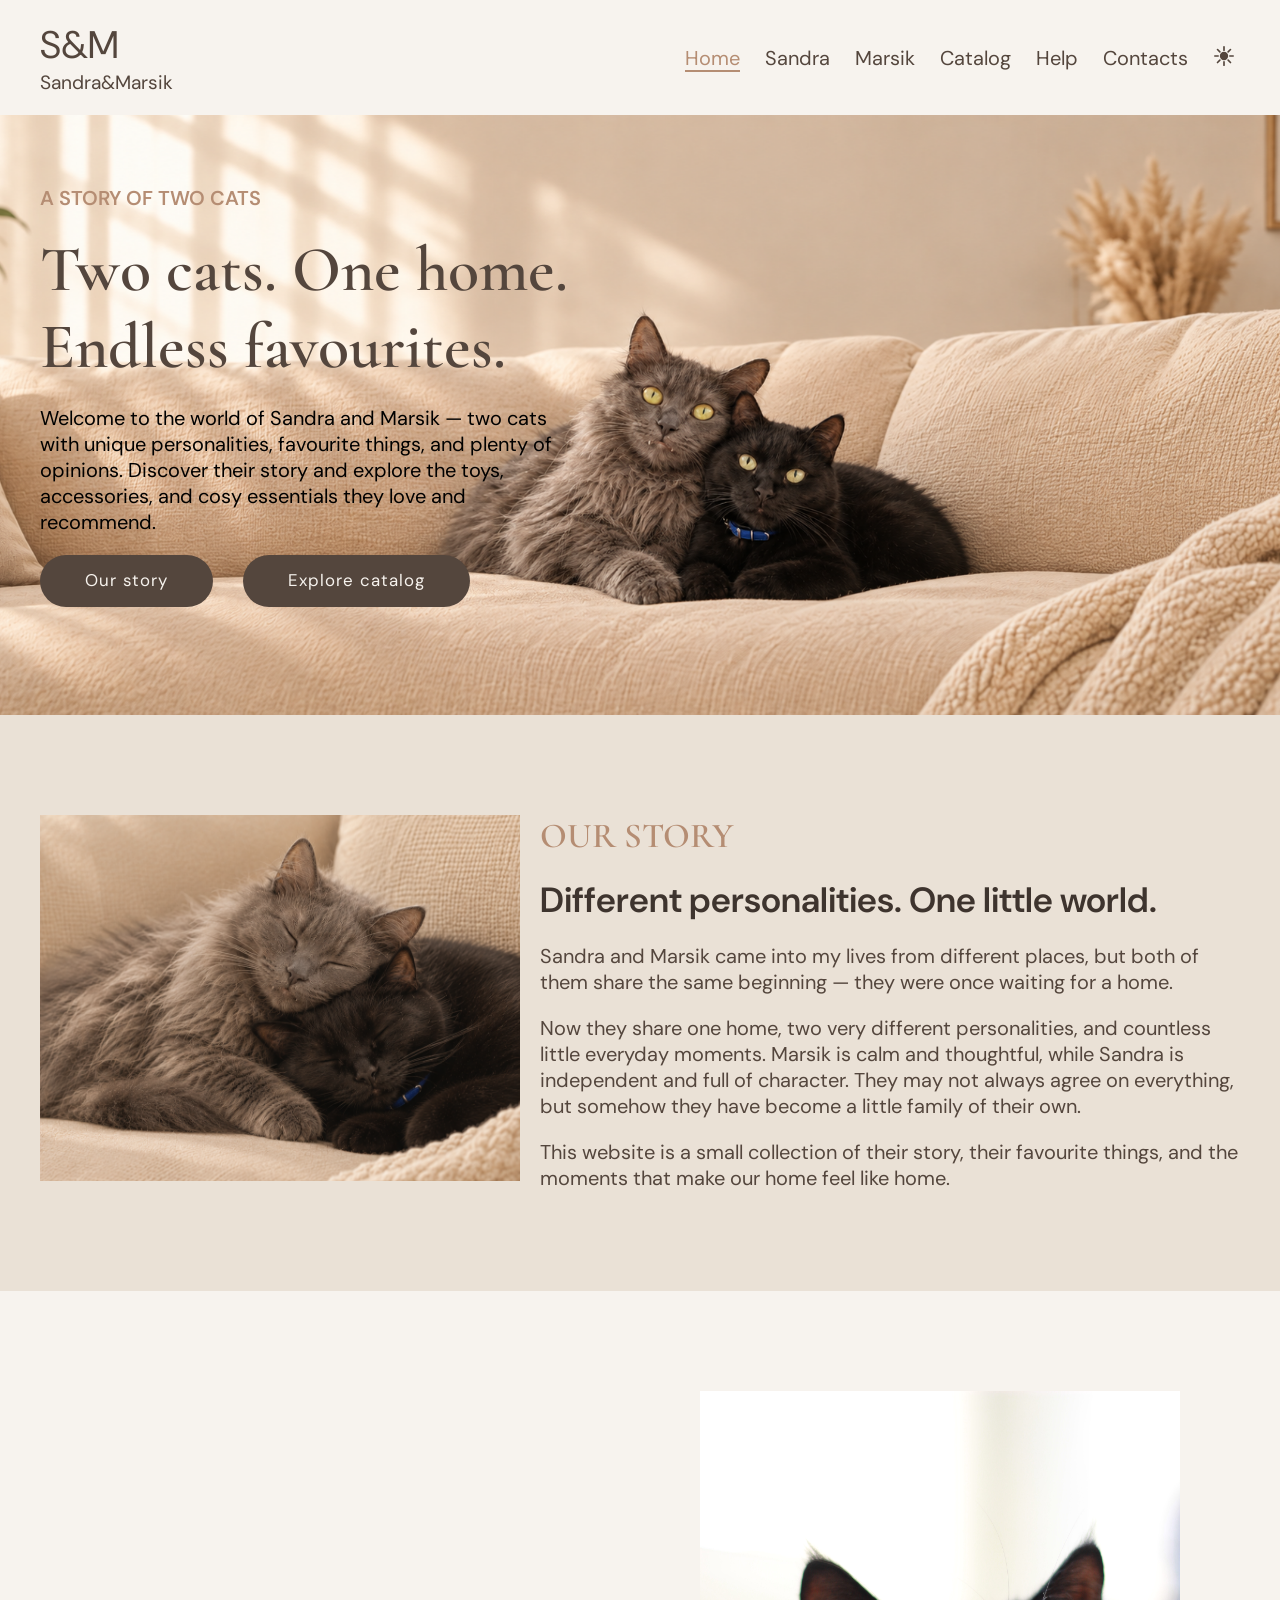
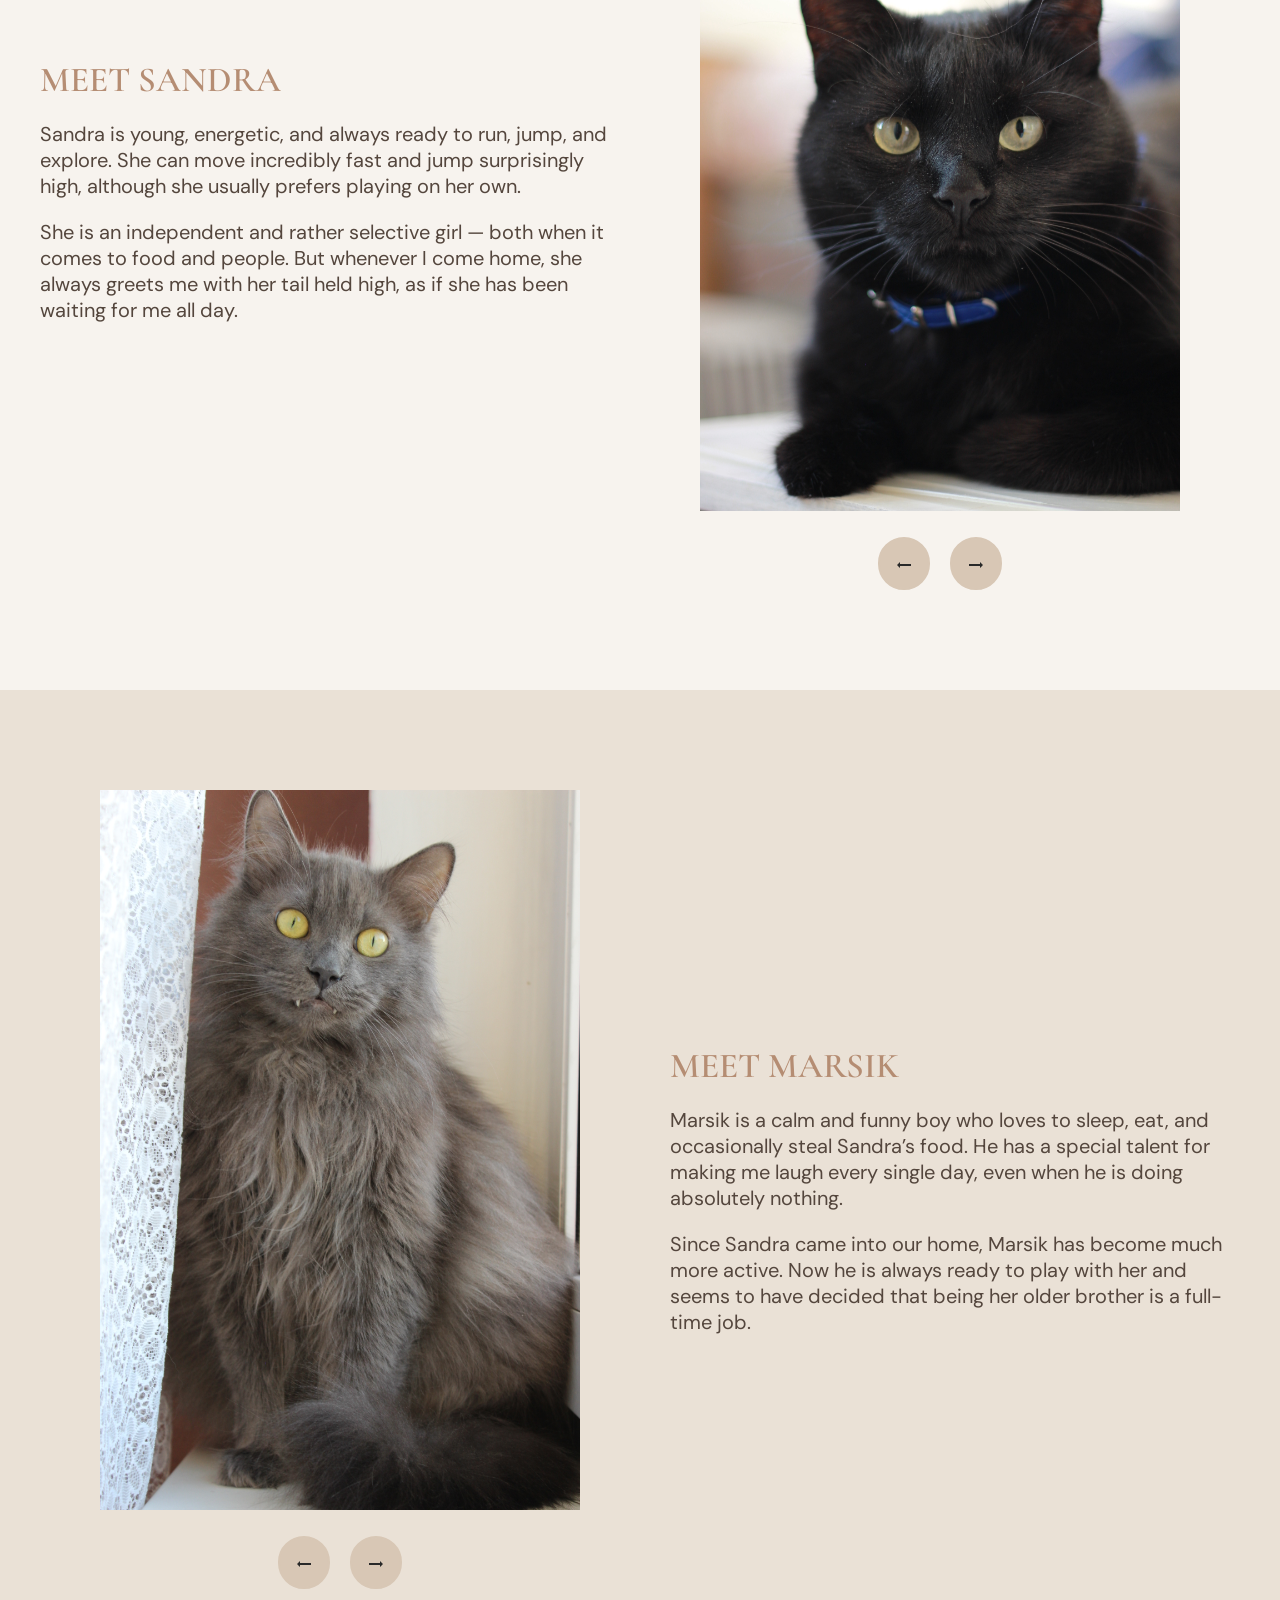
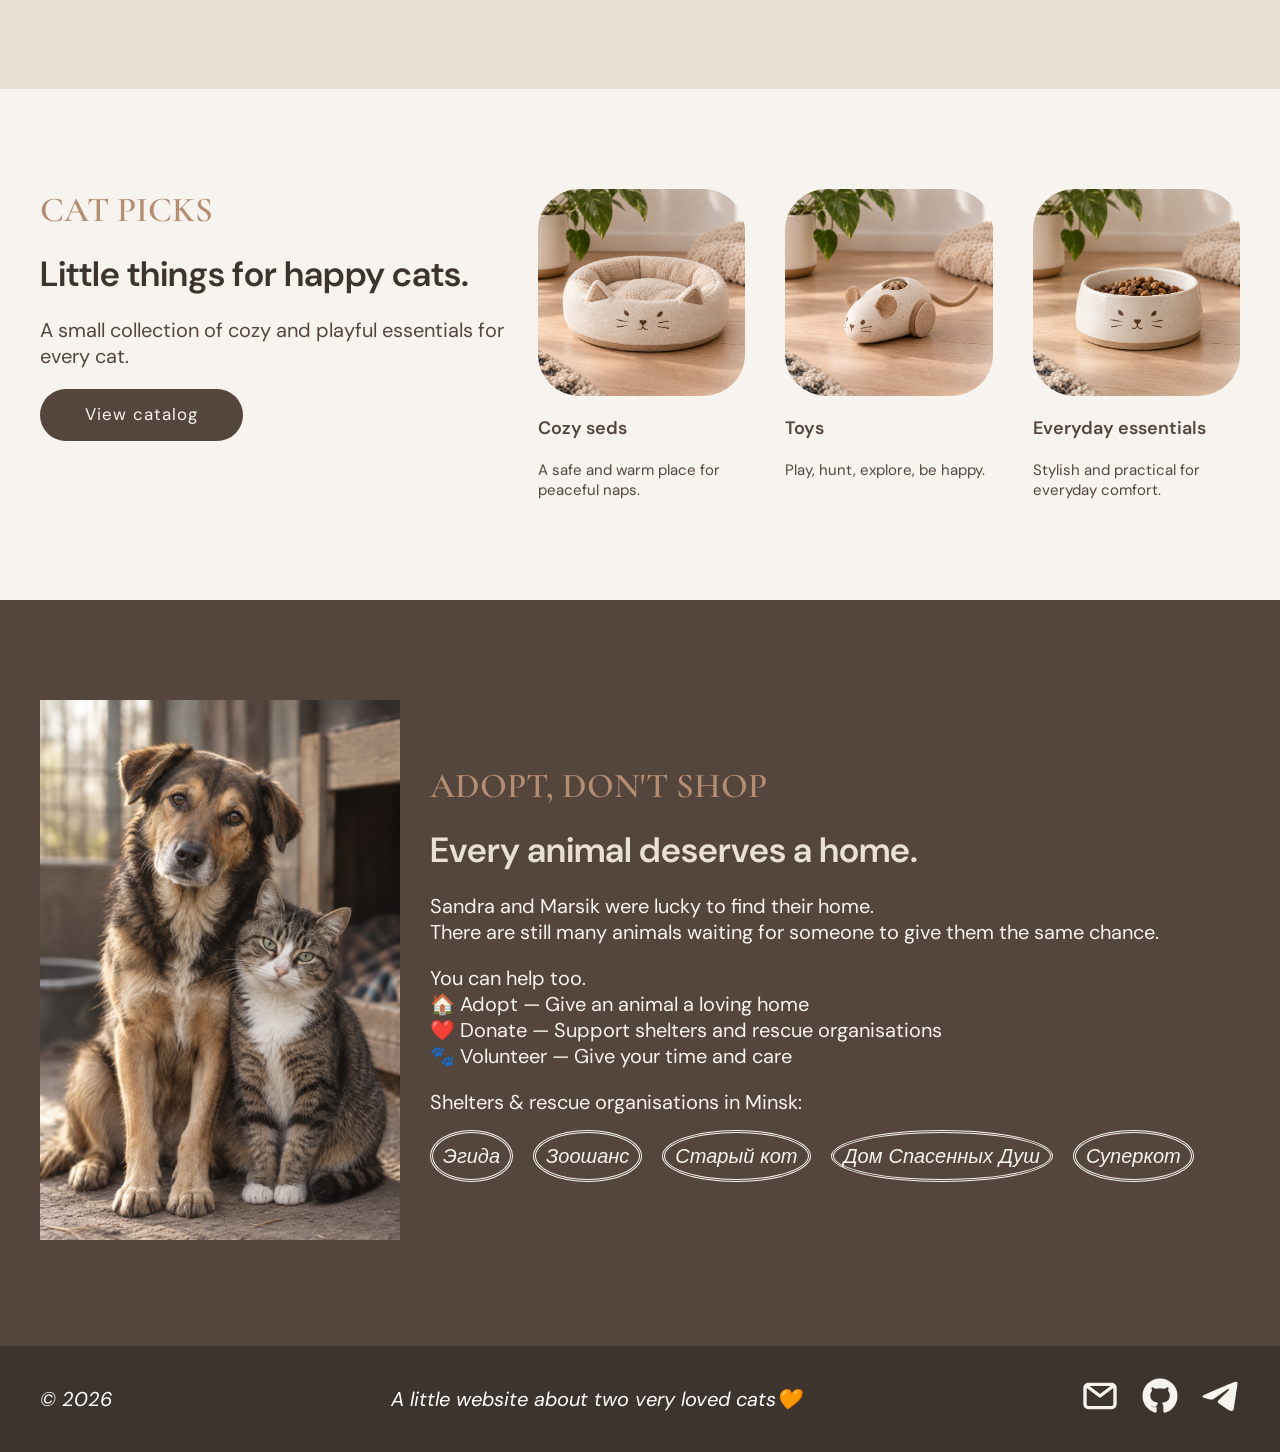
==== commit 80f9b4b0: "fix: fix links and validator mistakes" ====
--- a/index.html
+++ b/index.html
@@ -13,36 +13,38 @@
         <div class="container">
             <div class="header__content">
                 <div class="logo">
-                    <a class="logo__short" href="#">S&M</a>
+                    <a class="logo__short" href="https://boriisovvna.github.io/rsschool-landing-page/">S&M</a>
                     <p class="logo__long">Sandra&Marsik</p>
                 </div>
-                <nav class="nav">
-                    <ul class="nav__list">
-                        <li class="nav-link active-link"><a href="#">Home</a></li>
-                        <li class="nav-link"><a href="#sandra" lang="ru">Sandra</a></li>
-                        <li class="nav-link"><a href="#marsik" lang="ru">Marsik</a></li>
-                        <li class="nav-link"><a href="#picks" lang="ru">Catalog</a></li>
-                        <li class="nav-link"><a href="#adopt" lang="ru">Help</a></li>
-                        <li class="nav-link"><a href="#footer" lang="ru">Contacts</a></li>
-                    </ul>
-                </nav>
-                <div class="burger-menu">
-                    <span></span>
-                    <span></span>
-                    <span></span>
-                </div>
-                <button class="light-dark-button">
-                    <svg width="20px" height="20px" viewBox="0 0 24 24" fill="none" xmlns="http://www.w3.org/2000/svg">
-                        <g clip-path="url(#a)" fill="#54463d">
-                            <path d="M12 0a1 1 0 0 1 1 1v4a1 1 0 1 1-2 0V1a1 1 0 0 1 1-1ZM4.929 3.515a1 1 0 0 0-1.414 1.414l2.828 2.828a1 1 0 0 0 1.414-1.414L4.93 3.515ZM1 11a1 1 0 1 0 0 2h4a1 1 0 1 0 0-2H1ZM18 12a1 1 0 0 1 1-1h4a1 1 0 1 1 0 2h-4a1 1 0 0 1-1-1ZM17.657 16.243a1 1 0 0 0-1.414 1.414l2.828 2.828a1 1 0 1 0 1.414-1.414l-2.828-2.828ZM7.757 17.657a1 1 0 1 0-1.414-1.414L3.515 19.07a1 1 0 1 0 1.414 1.414l2.828-2.828ZM20.485 4.929a1 1 0 0 0-1.414-1.414l-2.828 2.828a1 1 0 1 0 1.414 1.414l2.828-2.828ZM13 19a1 1 0 1 0-2 0v4a1 1 0 1 0 2 0v-4ZM12 7a5 5 0 1 0 0 10 5 5 0 0 0 0-10Z"/>
-                        </g>
-                        <defs>
-                            <clipPath id="a">
-                                <path fill="#ffffff" d="M0 0h24v24H0z"/>
-                            </clipPath>
-                        </defs>
-                    </svg>
-                </button>
+                <div class="nav-theme">
+                    <nav class="nav">
+                        <ul class="nav__list">
+                            <li class="nav-link active-link"><a href="https://boriisovvna.github.io/rsschool-landing-page/">Home</a></li>
+                            <li class="nav-link"><a href="https://boriisovvna.github.io/rsschool-landing-page/#sandra">Sandra</a></li>
+                            <li class="nav-link"><a href="https://boriisovvna.github.io/rsschool-landing-page/#sandra">Marsik</a></li>
+                            <li class="nav-link"><a href="#">Catalog</a></li>
+                            <li class="nav-link"><a href="https://boriisovvna.github.io/rsschool-landing-page/#adopt">Help</a></li>
+                            <li class="nav-link"><a href="#footer">Contacts</a></li>
+                        </ul>
+                    </nav>
+                    <div class="burger-menu">
+                        <span></span>
+                        <span></span>
+                        <span></span>
+                    </div>
+                    <button class="light-dark-button">
+                        <svg width="20px" height="20px" viewBox="0 0 24 24" fill="none" xmlns="http://www.w3.org/2000/svg">
+                            <g clip-path="url(#a)" fill="#54463d">
+                                <path d="M12 0a1 1 0 0 1 1 1v4a1 1 0 1 1-2 0V1a1 1 0 0 1 1-1ZM4.929 3.515a1 1 0 0 0-1.414 1.414l2.828 2.828a1 1 0 0 0 1.414-1.414L4.93 3.515ZM1 11a1 1 0 1 0 0 2h4a1 1 0 1 0 0-2H1ZM18 12a1 1 0 0 1 1-1h4a1 1 0 1 1 0 2h-4a1 1 0 0 1-1-1ZM17.657 16.243a1 1 0 0 0-1.414 1.414l2.828 2.828a1 1 0 1 0 1.414-1.414l-2.828-2.828ZM7.757 17.657a1 1 0 1 0-1.414-1.414L3.515 19.07a1 1 0 1 0 1.414 1.414l2.828-2.828ZM20.485 4.929a1 1 0 0 0-1.414-1.414l-2.828 2.828a1 1 0 1 0 1.414 1.414l2.828-2.828ZM13 19a1 1 0 1 0-2 0v4a1 1 0 1 0 2 0v-4ZM12 7a5 5 0 1 0 0 10 5 5 0 0 0 0-10Z"/>
+                            </g>
+                            <defs>
+                                <clipPath id="a">
+                                    <path fill="#ffffff" d="M0 0h24v24H0z"/>
+                                </clipPath>
+                            </defs>
+                        </svg>
+                    </button>
+                </div>
             </div>
         </div>
     </header>
@@ -52,11 +54,11 @@
                 <div class="hero__text">
                     <p class="hero__title">A story of two cats</p>
                     <h1>Two cats. One home. Endless favourites.</h1>
-                    <p class="hero__main-text">Welcome to the world of Marsik and Sandra — two cats with unique personalities, favourite things, and plenty of opinions. Discover their story and explore the toys, accessories, and cosy essentials they love and recommend.</p>
+                    <p class="hero__main-text">Welcome to the world of Sandra and Marsik — two cats with unique personalities, favourite things, and plenty of opinions. Discover their story and explore the toys, accessories, and cosy essentials they love and recommend.</p>
                 </div>
                 <div class="hero__buttons">
                     <a class="hero_link-button" href="#story">Our story</a>
-                    <a class="hero_link-button" href="#">Explore catalog</a>
+                    <a class="hero_link-button" href="https://boriisovvna.github.io/rsschool-landing-page/catalog">Explore catalog</a>
                 </div>
             </div>
         </div>
@@ -70,7 +72,7 @@
                 <div class="our-story__text">
                     <h2>Our story</h2>
                     <h3>Different personalities. One little world.</h3>
-                    <p>Sandra and Marsik came into our lives from different places, but both of them share the same beginning — they were once waiting for a home.</p>
+                    <p>Sandra and Marsik came into my lives from different places, but both of them share the same beginning — they were once waiting for a home.</p>
                     <p>Now they share one home, two very different personalities, and countless little everyday moments. Marsik is calm and thoughtful, while Sandra is independent and full of character. They may not always agree on everything, but somehow they have become a little family of their own.</p>
                     <p>This website is a small collection of their story, their favourite things, and the moments that make our home feel like home.</p>
                 </div>
@@ -83,7 +85,7 @@
                 <div class="sandra__text">
                     <h2>Meet Sandra</h2>
                     <p>Sandra is young, energetic, and always ready to run, jump, and explore. She can move incredibly fast and jump surprisingly high, although she usually prefers playing on her own.</p>
-                    <p>She is an independent and rather selective girl — both when it comes to food and people. But whenever we come home, she always greets us with her tail held high, as if she has been waiting for us all day.</p>
+                    <p>She is an independent and rather selective girl — both when it comes to food and people. But whenever I come home, she always greets me with her tail held high, as if she has been waiting for me all day.</p>
                 </div>
                 <div class="sandra__slider">
                     <div class="sandra__img">
@@ -127,7 +129,7 @@
                 </div>
                 <div class="marsik__text">
                     <h2>Meet Marsik</h2>
-                    <p>Marsik is our calm and funny boy who loves to sleep, eat, and occasionally steal Sandra’s food. He has a special talent for making us laugh every single day, even when he is doing absolutely nothing.</p>
+                    <p>Marsik is a calm and funny boy who loves to sleep, eat, and occasionally steal Sandra’s food. He has a special talent for making me laugh every single day, even when he is doing absolutely nothing.</p>
                     <p>Since Sandra came into our home, Marsik has become much more active. Now he is always ready to play with her and seems to have decided that being her older brother is a full-time job.</p>
                 </div>
             </div>
@@ -140,7 +142,7 @@
                     <h2>Cat picks</h2>
                     <h3>Little things for happy cats.</h3>
                     <p>A small collection of cozy and playful essentials for every cat.</p>
-                    <a class="cat-picks_link-button" href="#">View catalog</a>
+                    <a class="cat-picks_link-button" href="https://boriisovvna.github.io/rsschool-landing-page/catalog">View catalog</a>
                 </div>
                 <div class="cat-picks__examples">
                     <div class="cat-picks__card">
@@ -171,7 +173,7 @@
                 <div class="adopt__text">
                     <h2>Adopt, Don't Shop</h2>
                     <h3>Every animal deserves a home.</h3>
-                    <p>Marsik and Sandra were lucky to find their home. <br>There are still many animals waiting for someone to give them the same chance.</p>
+                    <p>Sandra and Marsik were lucky to find their home. <br>There are still many animals waiting for someone to give them the same chance.</p>
                     <div class="adopt__help">
                         <p>You can help too.</p>
                         <p>🏠 Adopt — Give an animal a loving home</p>
@@ -199,7 +201,6 @@
                 <p class="footer__about">A little website about two very loved cats🧡</p>
                 <div class="footer__links">
                     <a class="link" href="mailto:boriisovvna@gmail.com">
-                        <?xml version="1.0" encoding="utf-8"?>
                         <svg fill="#f7f3ee" width="40px" height="40px" viewBox="0 0 24 24" xmlns="http://www.w3.org/2000/svg">
                             <g data-name="Layer 2">
                                 <g data-name="email"> 
@@ -210,13 +211,11 @@
                         </svg>
                     </a>
                     <a class="link" href="https://github.com/boriisovvna">
-                        <?xml version="1.0" encoding="utf-8"?>
                         <svg width="40px" height="40px" viewBox="0 0 24 24" fill="#f7f3ee" xmlns="http://www.w3.org/2000/svg">
                             <path fill-rule="evenodd" clip-rule="evenodd" d="M12 2C6.475 2 2 6.475 2 12C2 16.425 4.8625 20.1625 8.8375 21.4875C9.3375 21.575 9.525 21.275 9.525 21.0125C9.525 20.775 9.5125 19.9875 9.5125 19.15C7 19.6125 6.35 18.5375 6.15 17.975C6.0375 17.6875 5.55 16.8 5.125 16.5625C4.775 16.375 4.275 15.9125 5.1125 15.9C5.9 15.8875 6.4625 16.625 6.65 16.925C7.55 18.4375 8.9875 18.0125 9.5625 17.75C9.65 17.1 9.9125 16.6625 10.2 16.4125C7.975 16.1625 5.65 15.3 5.65 11.475C5.65 10.3875 6.0375 9.4875 6.675 8.7875C6.575 8.5375 6.225 7.5125 6.775 6.1375C6.775 6.1375 7.6125 5.875 9.525 7.1625C10.325 6.9375 11.175 6.825 12.025 6.825C12.875 6.825 13.725 6.9375 14.525 7.1625C16.4375 5.8625 17.275 6.1375 17.275 6.1375C17.825 7.5125 17.475 8.5375 17.375 8.7875C18.0125 9.4875 18.4 10.375 18.4 11.475C18.4 15.3125 16.0625 16.1625 13.8375 16.4125C14.2 16.725 14.5125 17.325 14.5125 18.2625C14.5125 19.6 14.5 20.675 14.5 21.0125C14.5 21.275 14.6875 21.5875 15.1875 21.4875C17.1727 20.8173 18.8977 19.5415 20.1198 17.8395C21.3419 16.1376 21.9995 14.0953 22 12C22 6.475 17.525 2 12 2Z" stroke="#f7f3ee" stroke-linejoin="round"/>
                         </svg>
                     </a>
                     <a class="link" href="https://t.me/boriisovvna">
-                        <?xml version="1.0" encoding="utf-8"?>
                         <svg width="40px" height="40px" viewBox="0 0 48 48" fill="#f7f3ee" xmlns="http://www.w3.org/2000/svg">
                             <path d="M41.4193 7.30899C41.4193 7.30899 45.3046 5.79399 44.9808 9.47328C44.8729 10.9883 43.9016 16.2908 43.1461 22.0262L40.5559 39.0159C40.5559 39.0159 40.3401 41.5048 38.3974 41.9377C36.4547 42.3705 33.5408 40.4227 33.0011 39.9898C32.5694 39.6652 24.9068 34.7955 22.2086 32.4148C21.4531 31.7655 20.5897 30.4669 22.3165 28.9519L33.6487 18.1305C34.9438 16.8319 36.2389 13.8019 30.8426 17.4812L15.7331 27.7616C15.7331 27.7616 14.0063 28.8437 10.7686 27.8698L3.75342 25.7055C3.75342 25.7055 1.16321 24.0823 5.58815 22.459C16.3807 17.3729 29.6555 12.1786 41.4193 7.30899Z" fill="#f7f3ee"/>
                         </svg>
--- a/style.css
+++ b/style.css
@@ -101,6 +101,10 @@
 .logo__long {
     font-size: clamp(1rem, 1.5vw, 2rem);
 }
+.nav-theme {
+    display: flex;
+    gap: 2rem;
+}
 .nav__list {
     display: flex;
     list-style: none;
@@ -410,10 +414,7 @@
         max-width: 100%;
     }
 }
-@media (max-width: 730px) {
-    .container {
-        max-width: 90%;
-    }
+@media (max-width: 768px) {
     nav {
         display: none;
     }
@@ -423,6 +424,11 @@
         justify-content: space-between;
         gap: 1rem;
     }
+}
+@media (max-width: 730px) {
+    .container {
+        max-width: 90%;
+    }
     .sandra__content,
     .marsik__content,
     .cat-picks__content,
